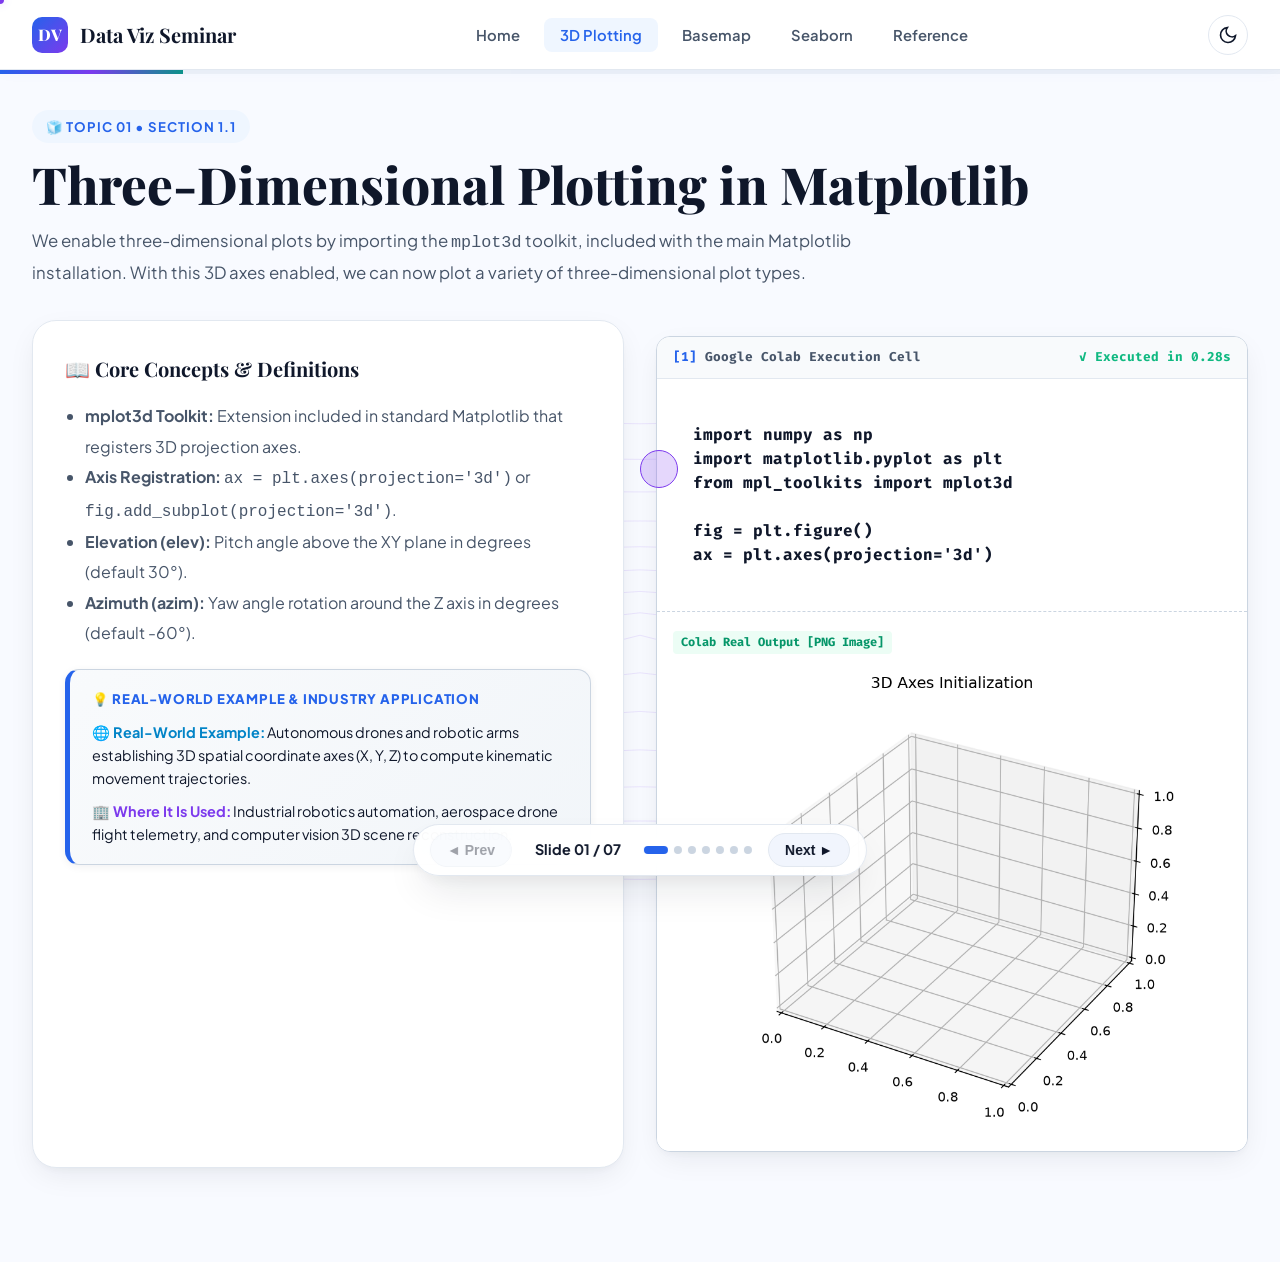
==== 3d-plotting.html @ 28c1ccb3 "Deploy Data Visualization Seminar interactive deck, videos, PPT, and QR codes" ====
<!DOCTYPE html>
<html lang="en" data-theme="light">
<head>
  <meta charset="UTF-8">
  <meta name="viewport" content="width=device-width, initial-scale=1.0">
  <title>Topic 1: 3D Plotting in Matplotlib | Seminar Presentation</title>
  <link rel="preconnect" href="https://fonts.googleapis.com">
  <link href="https://fonts.googleapis.com/css2?family=Inter:wght@400;500;600;700;800&family=Fira+Code:wght@400;500&display=swap" rel="stylesheet">
  <link rel="stylesheet" href="styles.css">
  <script src="assets/js/plotly-2.27.0.min.js"></script>
  <script src="assets/js/d3.v7.min.js"></script>
  <script src="assets/js/prism.min.js"></script>
  <link rel="stylesheet" href="assets/css/prism-tomorrow.min.css">
</head>
<body>

  <canvas id="bgCanvas"></canvas>

  <nav class="navbar">
    <a href="index.html" class="nav-brand">
      <div class="nav-logo-badge">DV</div>
      <span>Data Viz Seminar</span>
    </a>
    <ul class="nav-links">
      <li><a href="index.html" class="nav-link">Home</a></li>
      <li><a href="3d-plotting.html" class="nav-link active">3D Plotting</a></li>
      <li><a href="basemap.html" class="nav-link">Basemap</a></li>
      <li><a href="seaborn.html" class="nav-link">Seaborn</a></li>
      <li><a href="reference.html" class="nav-link">Reference</a></li>
    </ul>
    <div class="nav-actions">
      <button class="btn-icon" id="themeToggleBtn" aria-label="Toggle Theme">
        <svg width="20" height="20" fill="none" stroke="currentColor" stroke-width="2" viewBox="0 0 24 24"><path d="M21 12.79A9 9 0 1111.21 3 7 7 0 0021 12.79z"/></svg>
      </button>
    </div>
  </nav>

  <div class="top-progress-bar">
    <div class="top-progress-fill"></div>
  </div>

  <main class="presentation-container">

    <!-- ============================================================
         SLIDE 1: 3D Axes Setup & Introduction
         ============================================================ -->
    <section class="slide-section active" id="slide-1">
      <div class="slide-badge">🧊 Topic 01 • Section 1.1</div>
      <h1 class="slide-title">Three-Dimensional Plotting in Matplotlib</h1>
      <p class="slide-subtitle">
        We enable three-dimensional plots by importing the <code>mplot3d</code> toolkit, included with the main Matplotlib installation. With this 3D axes enabled, we can now plot a variety of three-dimensional plot types.
      </p>

      <div class="card-grid-2col">
        <div class="interactive-card">
          <h3 class="card-title">📖 Core Concepts & Definitions</h3>
          <ul style="margin-left: 1.25rem; margin-top: 1rem; color: var(--text-muted); line-height: 1.9;">
            <li><strong>mplot3d Toolkit:</strong> Extension included in standard Matplotlib that registers 3D projection axes.</li>
            <li><strong>Axis Registration:</strong> <code>ax = plt.axes(projection='3d')</code> or <code>fig.add_subplot(projection='3d')</code>.</li>
            <li><strong>Elevation (elev):</strong> Pitch angle above the XY plane in degrees (default 30°).</li>
            <li><strong>Azimuth (azim):</strong> Yaw angle rotation around the Z axis in degrees (default -60°).</li>
          </ul>

          <!-- Real-World Example Box -->
          <div class="topic-realworld-box">
            <div class="realworld-box-header">
              <span>💡 Real-World Example & Industry Application</span>
            </div>
            <div class="realworld-box-content">
              <div class="realworld-item example">
                <strong>🌐 Real-World Example:</strong> Autonomous drones and robotic arms establishing 3D spatial coordinate axes (X, Y, Z) to compute kinematic movement trajectories.
              </div>
              <div class="realworld-item usage">
                <strong>🏢 Where It Is Used:</strong> Industrial robotics automation, aerospace drone flight telemetry, and computer vision 3D scene reconstruction.
              </div>
            </div>
          </div>
        </div>

        <div class="colab-execution-cell">
          <div class="colab-cell-header">
            <span><strong class="colab-execution-prompt">[1]</strong> Google Colab Execution Cell</span>
            <span style="color:#10b981;">✓ Executed in 0.28s</span>
          </div>
          <div class="code-content">
            <pre><code class="language-python">import numpy as np
import matplotlib.pyplot as plt
from mpl_toolkits import mplot3d

fig = plt.figure()
ax = plt.axes(projection='3d')</code></pre>
          </div>
          <div class="colab-cell-output">
            <span class="colab-output-badge">Colab Real Output [PNG Image]</span>
            <img src="assets/images/3d_axes.png" alt="3D Axes Output" style="width:100%; border-radius:var(--radius-sm);" />
          </div>
        </div>
      </div>
    </section>

    <!-- ============================================================
         SLIDE 2: Three-Dimensional Points and Lines (Helix)
         ============================================================ -->
    <section class="slide-section" id="slide-2">
      <div class="slide-badge">🧊 Topic 01 • Section 1.2</div>
      <h2 class="slide-title">Three-Dimensional Points and Lines</h2>
      <p class="slide-subtitle">
        The most basic three-dimensional plot is a line or scatter plot created from sets of <strong>(x, y, z) triples</strong>. In analogy with the more common two-dimensional plots, we can create these using the <code>ax.plot3D</code> and <code>ax.scatter3D</code> functions.
      </p>

      <div class="card-grid-2col">
        <div class="interactive-card">
          <div class="card-header" style="display: flex; justify-content: space-between; align-items: center; flex-wrap: wrap; gap: 8px;">
            <div>
              <h3 class="card-title">🖱️ Live Rotatable 3D Helix</h3>
              <span style="font-size:0.8rem; color:var(--text-muted);">Interactive Plotly — Drag to rotate</span>
            </div>
            <!-- Zoom In, Zoom Out, Reset Action Toolbar -->
            <div class="chart-3d-toolbar">
              <button class="btn-chart-ctrl btn-zoom-in" data-chart="helix3dChart" title="Zoom In">
                <svg width="13" height="13" viewBox="0 0 24 24" fill="none" stroke="currentColor" stroke-width="2.5"><circle cx="11" cy="11" r="8"/><line x1="21" y1="21" x2="16.65" y2="16.65"/><line x1="11" y1="8" x2="11" y2="14"/><line x1="8" y1="11" x2="14" y2="11"/></svg>
                <span>Zoom In</span>
              </button>
              <button class="btn-chart-ctrl btn-zoom-out" data-chart="helix3dChart" title="Zoom Out">
                <svg width="13" height="13" viewBox="0 0 24 24" fill="none" stroke="currentColor" stroke-width="2.5"><circle cx="11" cy="11" r="8"/><line x1="21" y1="21" x2="16.65" y2="16.65"/><line x1="8" y1="11" x2="14" y2="11"/></svg>
                <span>Zoom Out</span>
              </button>
              <button class="btn-chart-ctrl btn-reset-view" data-chart="helix3dChart" title="Reset View">
                <svg width="13" height="13" viewBox="0 0 24 24" fill="none" stroke="currentColor" stroke-width="2.5"><path d="M3 12a9 9 0 1 0 9-9 9.75 9.75 0 0 0-6.74 2.74L3 8"/><polyline points="3 3 3 8 8 8"/></svg>
                <span>Reset</span>
              </button>
            </div>
          </div>
          <div class="chart-box" id="helix3dChart" style="min-height:380px;"></div>
          <p style="color:var(--text-muted); font-size:0.85rem; margin-top:0.5rem;">
            💡 <em>Notice that by default, the scatter points have their transparency adjusted to give a sense of depth on the page.</em>
          </p>

          <!-- Real-World Example Box -->
          <div class="topic-realworld-box">
            <div class="realworld-box-header">
              <span>💡 Real-World Example & Industry Application</span>
            </div>
            <div class="realworld-box-content">
              <div class="realworld-item example">
                <strong>🌐 Real-World Example:</strong> Visualizing the double-helix structure of DNA polymers and tracking spiral trajectories of charged subatomic particles inside synchrotron particle accelerators.
              </div>
              <div class="realworld-item usage">
                <strong>🏢 Where It Is Used:</strong> Structural biophysics & bioinformatics laboratories, pharmaceutical molecular design, and high-energy physics research (CERN).
              </div>
            </div>
          </div>
        </div>

        <div class="colab-execution-cell">
          <div class="colab-cell-header">
            <span><strong class="colab-execution-prompt">[2]</strong> Colab Cell • 3D Line & Scatter</span>
            <span style="color:#10b981;">✓ Executed in 0.32s</span>
          </div>
          <div class="code-content">
            <pre><code class="language-python">ax = plt.axes(projection='3d')
# Data for a three-dimensional line
zline = np.linspace(0, 15, 1000)
xline = np.sin(zline)
yline = np.cos(zline)
ax.plot3D(xline, yline, zline, 'gray')

# Data for three-dimensional scattered points
zdata = 15 * np.random.random(100)
xdata = np.sin(zdata) + 0.1 * np.random.randn(100)
ydata = np.cos(zdata) + 0.1 * np.random.randn(100)
ax.scatter3D(xdata, ydata, zdata,
             c=zdata, cmap='Greens')
plt.show()</code></pre>
          </div>
          <div class="colab-cell-output">
            <span class="colab-output-badge">Colab Real Output [PNG Image]</span>
            <img src="assets/images/3d_helix.png" alt="3D Helix Output" style="width:100%; border-radius:var(--radius-sm);" />
          </div>
        </div>
      </div>
    </section>

    <!-- ============================================================
         SLIDE 3: 3D Scatter — Iris Dataset
         ============================================================ -->
    <section class="slide-section" id="slide-3">
      <div class="slide-badge">🧊 Topic 01 • Section 1.3</div>
      <h2 class="slide-title">3D Scatter Plot — Iris Dataset</h2>
      <p class="slide-subtitle">
        Using <code>ax.scatter3D()</code> to visualize the <strong>Iris dataset</strong> (150 samples × 4 features) in 3D space, coloring by species to reveal class separation in petal and sepal dimensions.
      </p>

      <div class="card-grid-2col">
        <div class="colab-execution-cell">
          <div class="colab-cell-header">
            <span><strong class="colab-execution-prompt">[3]</strong> Colab Cell • Iris 3D Scatter</span>
            <span style="color:#10b981;">✓ Executed in 0.38s</span>
          </div>
          <div class="code-content">
            <pre><code class="language-python">import seaborn as sns
iris = sns.load_dataset("iris")

fig = plt.figure(figsize=(8, 6))
ax = plt.axes(projection='3d')

for species, group in iris.groupby('species'):
    ax.scatter3D(group['sepal_length'],
                 group['sepal_width'],
                 group['petal_length'],
                 label=species)

ax.set_xlabel("Sepal Length")
ax.set_ylabel("Sepal Width")
ax.set_zlabel("Petal Length")
ax.legend()
plt.show()</code></pre>
          </div>
          <div class="colab-cell-output">
            <span class="colab-output-badge">Colab Real Output [PNG Image]</span>
            <img src="assets/images/3d_iris.png" alt="3D Iris Scatter Output" style="width:100%; border-radius:var(--radius-sm);" />
          </div>
        </div>

        <div class="interactive-card">
          <h3 class="card-title">📖 3D Scatter — Key Points</h3>
          <ul style="margin-left:1.25rem; margin-top:1rem; color:var(--text-muted); line-height:1.9;">
            <li><strong>ax.scatter3D():</strong> Plots discrete 3D data points with customizable color, size, and markers.</li>
            <li><strong>Iris Dataset:</strong> 150 samples × 4 numeric features + 1 species label (Fisher, 1936).</li>
            <li><strong>Grouping:</strong> <code>groupby('species')</code> iterates over each class for color-coded scatter.</li>
            <li><strong>Key Finding:</strong> <em>Setosa</em> is linearly separable; <em>Versicolor</em> and <em>Virginica</em> overlap in some dimensions.</li>
            <li><strong>Depth Cue:</strong> Points further from the camera have lower opacity automatically.</li>
          </ul>

          <!-- Real-World Example Box -->
          <div class="topic-realworld-box">
            <div class="realworld-box-header">
              <span>💡 Real-World Example & Industry Application</span>
            </div>
            <div class="realworld-box-content">
              <div class="realworld-item example">
                <strong>🌐 Real-World Example:</strong> Multi-biomarker patient profiling (blood pressure, fasting glucose, and cholesterol) to separate high-risk cardiovascular patients from healthy controls.
              </div>
              <div class="realworld-item usage">
                <strong>🏢 Where It Is Used:</strong> Clinical diagnostics in healthcare, oncology tumor profiling, and machine learning multi-feature clustering pipelines.
              </div>
            </div>
          </div>
        </div>
      </div>
    </section>

    <!-- ============================================================
         SLIDE 4: Three-Dimensional Contour Plots (Interactive Slider)
         ============================================================ -->
    <section class="slide-section" id="slide-4">
      <div class="slide-badge">🧊 Topic 01 • Section 1.4</div>
      <h2 class="slide-title">Three-Dimensional Contour Plots</h2>
      <p class="slide-subtitle">
        <code>mplot3d</code> contains tools to create three-dimensional relief plots. Like two-dimensional <code>ax.contour</code> plots, <code>ax.contour3D</code> requires all the input data to be in the form of <strong>two-dimensional regular grids</strong>, with the Z data evaluated at each point.
      </p>

      <div class="card-grid-2col">
        <div class="interactive-card">
          <div class="card-header" style="display: flex; justify-content: space-between; align-items: center; flex-wrap: wrap; gap: 8px;">
            <div>
              <h3 class="card-title">🖱️ Interactive 3D Contour Surface</h3>
              <span style="font-size:0.8rem; color:var(--text-muted);">Drag to rotate</span>
            </div>
            <!-- Zoom In, Zoom Out, Reset Action Toolbar -->
            <div class="chart-3d-toolbar">
              <button class="btn-chart-ctrl btn-zoom-in" data-chart="contour3dChart" title="Zoom In">
                <svg width="13" height="13" viewBox="0 0 24 24" fill="none" stroke="currentColor" stroke-width="2.5"><circle cx="11" cy="11" r="8"/><line x1="21" y1="21" x2="16.65" y2="16.65"/><line x1="11" y1="8" x2="11" y2="14"/><line x1="8" y1="11" x2="14" y2="11"/></svg>
                <span>Zoom In</span>
              </button>
              <button class="btn-chart-ctrl btn-zoom-out" data-chart="contour3dChart" title="Zoom Out">
                <svg width="13" height="13" viewBox="0 0 24 24" fill="none" stroke="currentColor" stroke-width="2.5"><circle cx="11" cy="11" r="8"/><line x1="21" y1="21" x2="16.65" y2="16.65"/><line x1="8" y1="11" x2="14" y2="11"/></svg>
                <span>Zoom Out</span>
              </button>
              <button class="btn-chart-ctrl btn-reset-view" data-chart="contour3dChart" title="Reset View">
                <svg width="13" height="13" viewBox="0 0 24 24" fill="none" stroke="currentColor" stroke-width="2.5"><path d="M3 12a9 9 0 1 0 9-9 9.75 9.75 0 0 0-6.74 2.74L3 8"/><polyline points="3 3 3 8 8 8"/></svg>
                <span>Reset</span>
              </button>
            </div>
          </div>
          <div class="controls-panel">
            <div class="control-group">
              <label class="control-label">Contour Levels: <span id="contourLevelVal">50</span></label>
              <input type="range" class="control-slider" id="contourLevelSlider" min="5" max="100" step="5" value="50" />
            </div>
          </div>
          <div class="chart-box" id="contour3dChart" style="min-height:380px;"></div>

          <!-- Real-World Example Box -->
          <div class="topic-realworld-box">
            <div class="realworld-box-header">
              <span>💡 Real-World Example & Industry Application</span>
            </div>
            <div class="realworld-box-content">
              <div class="realworld-item example">
                <strong>🌐 Real-World Example:</strong> Mapping atmospheric isobaric pressure ridges for hurricane intensity forecasting and seismic acoustic depth reflection gradients.
              </div>
              <div class="realworld-item usage">
                <strong>🏢 Where It Is Used:</strong> Meteorology centers (cyclone path predictions), geophysics subsurface exploration, and audio acoustic engineering.
              </div>
            </div>
          </div>
        </div>

        <div class="colab-execution-cell">
          <div class="colab-cell-header">
            <span><strong class="colab-execution-prompt">[4]</strong> Colab Cell • ax.contour3D</span>
            <span style="color:#10b981;">✓ Executed in 0.52s</span>
          </div>
          <div class="code-content">
            <pre><code class="language-python">def f(x, y):
    return np.sin(np.sqrt(x ** 2 + y ** 2))

x = np.linspace(-6, 6, 30)
y = np.linspace(-6, 6, 30)
X, Y = np.meshgrid(x, y)
Z = f(X, Y)

fig = plt.figure()
ax = plt.axes(projection='3d')
ax.contour3D(X, Y, Z, 50, cmap='binary')
ax.set_xlabel('x')
ax.set_ylabel('y')
ax.set_zlabel('z')
plt.show()</code></pre>
          </div>
          <div class="colab-cell-output">
            <span class="colab-output-badge">Colab Real Output [PNG Image]</span>
            <img src="assets/images/3d_contour.png" alt="3D Contour Output" style="width:100%; border-radius:var(--radius-sm);" />
          </div>
        </div>
      </div>
    </section>

    <!-- ============================================================
         SLIDE 5: View Init — Elevation & Azimuth (Interactive Sliders)
         ============================================================ -->
    <section class="slide-section" id="slide-5">
      <div class="slide-badge">🧊 Topic 01 • Section 1.5</div>
      <h2 class="slide-title">Viewing Angles — <code>ax.view_init()</code></h2>
      <p class="slide-subtitle">
        Sometimes the default viewing angle is not optimal, in which case we can use the <code>view_init</code> method to set the <strong>elevation</strong> and <strong>azimuthal</strong> angles. Use the sliders below to explore how camera angles change the 3D view.
      </p>

      <div class="card-grid-2col">
        <div class="interactive-card">
          <div class="card-header" style="display: flex; justify-content: space-between; align-items: center; flex-wrap: wrap; gap: 8px;">
            <div>
              <h3 class="card-title">🖱️ Camera Angle Explorer</h3>
              <span style="font-size:0.8rem; color:var(--text-muted);">Adjust sliders to change view</span>
            </div>
            <!-- Zoom In, Zoom Out, Reset Action Toolbar -->
            <div class="chart-3d-toolbar">
              <button class="btn-chart-ctrl btn-zoom-in" data-chart="viewInitChart" title="Zoom In">
                <svg width="13" height="13" viewBox="0 0 24 24" fill="none" stroke="currentColor" stroke-width="2.5"><circle cx="11" cy="11" r="8"/><line x1="21" y1="21" x2="16.65" y2="16.65"/><line x1="11" y1="8" x2="11" y2="14"/><line x1="8" y1="11" x2="14" y2="11"/></svg>
                <span>Zoom In</span>
              </button>
              <button class="btn-chart-ctrl btn-zoom-out" data-chart="viewInitChart" title="Zoom Out">
                <svg width="13" height="13" viewBox="0 0 24 24" fill="none" stroke="currentColor" stroke-width="2.5"><circle cx="11" cy="11" r="8"/><line x1="21" y1="21" x2="16.65" y2="16.65"/><line x1="8" y1="11" x2="14" y2="11"/></svg>
                <span>Zoom Out</span>
              </button>
              <button class="btn-chart-ctrl btn-reset-view" data-chart="viewInitChart" title="Reset View">
                <svg width="13" height="13" viewBox="0 0 24 24" fill="none" stroke="currentColor" stroke-width="2.5"><path d="M3 12a9 9 0 1 0 9-9 9.75 9.75 0 0 0-6.74 2.74L3 8"/><polyline points="3 3 3 8 8 8"/></svg>
                <span>Reset</span>
              </button>
            </div>
          </div>
          <div class="controls-panel">
            <div class="control-group">
              <label class="control-label">Elevation (elev): <span id="elevVal">60</span>°</label>
              <input type="range" class="control-slider" id="elevSlider" min="0" max="90" step="5" value="60" />
            </div>
            <div class="control-group">
              <label class="control-label">Azimuth (azim): <span id="azimVal">35</span>°</label>
              <input type="range" class="control-slider" id="azimSlider" min="-180" max="180" step="5" value="35" />
            </div>
          </div>
          <div class="chart-box" id="viewInitChart" style="min-height:380px;"></div>
          <p style="color:var(--text-muted); font-size:0.85rem; margin-top:0.5rem;">
            <code id="viewInitCodeSnippet">ax.view_init(<span class="token-highlight">elev=60, azim=35</span>)</code>
          </p>
        </div>

        <div>
          <div class="colab-execution-cell">
            <div class="colab-cell-header">
              <span><strong class="colab-execution-prompt">[5]</strong> Colab Cell • ax.view_init</span>
              <span style="color:#10b981;">✓ Executed in 0.31s</span>
            </div>
            <div class="code-content">
              <pre><code class="language-python">ax.view_init(60, 35)
fig</code></pre>
            </div>
            <div class="colab-cell-output">
              <span class="colab-output-badge">Colab Real Output [PNG Image]</span>
              <img src="assets/images/3d_view_init.png" alt="3D View Init Output" style="width:100%; border-radius:var(--radius-sm);" />
            </div>
          </div>

          <div class="interactive-card" style="margin-top:1rem;">
            <h3 class="card-title">📖 view_init Parameters</h3>
            <ul style="margin-left:1.25rem; margin-top:0.75rem; color:var(--text-muted); line-height:1.9;">
              <li><strong>elev:</strong> Elevation in degrees — rotates the camera up/down (0° = side view, 90° = top-down).</li>
              <li><strong>azim:</strong> Azimuthal angle — rotates the camera around the Z axis.</li>
            </ul>

            <!-- Real-World Example Box -->
            <div class="topic-realworld-box">
              <div class="realworld-box-header">
                <span>💡 Real-World Example & Industry Application</span>
              </div>
              <div class="realworld-box-content">
                <div class="realworld-item example">
                  <strong>🌐 Real-World Example:</strong> Multi-angle medical CT / MRI scan inspection to analyze complex bone fractures and vascular stents from optimal surgical angles.
                </div>
                <div class="realworld-item usage">
                  <strong>🏢 Where It Is Used:</strong> Medical diagnostic workstations, CAD aerodynamic wind-tunnel visualization, and flight simulator camera positioning.
                </div>
              </div>
            </div>
          </div>
        </div>
      </div>
    </section>

    <!-- ============================================================
         SLIDE 6: Wireframes and Surface Plots (Interactive Dropdowns)
         ============================================================ -->
    <section class="slide-section" id="slide-6">
      <div class="slide-badge">🧊 Topic 01 • Section 1.6</div>
      <h2 class="slide-title">Wireframes and Surface Plots</h2>
      <p class="slide-subtitle">
        Two other types of three-dimensional plots that work on gridded data are <strong>wireframes</strong> and <strong>surface plots</strong>. These take a grid of values and project it onto the specified three-dimensional surface, and can make the resulting three-dimensional forms quite easy to visualize. A surface plot is like a wireframe plot, but each face of the wireframe is a <em>filled polygon</em>.
      </p>

      <div class="card-grid-2col">
        <div class="interactive-card">
          <div class="card-header" style="display: flex; justify-content: space-between; align-items: center; flex-wrap: wrap; gap: 8px;">
            <div>
              <h3 class="card-title">🖱️ Interactive Wireframe vs Surface</h3>
              <span style="font-size:0.8rem; color:var(--text-muted);">Change render mode & colormap</span>
            </div>
            <!-- Zoom In, Zoom Out, Reset Action Toolbar -->
            <div class="chart-3d-toolbar">
              <button class="btn-chart-ctrl btn-zoom-in" data-chart="wireframeSurfaceChart" title="Zoom In">
                <svg width="13" height="13" viewBox="0 0 24 24" fill="none" stroke="currentColor" stroke-width="2.5"><circle cx="11" cy="11" r="8"/><line x1="21" y1="21" x2="16.65" y2="16.65"/><line x1="11" y1="8" x2="11" y2="14"/><line x1="8" y1="11" x2="14" y2="11"/></svg>
                <span>Zoom In</span>
              </button>
              <button class="btn-chart-ctrl btn-zoom-out" data-chart="wireframeSurfaceChart" title="Zoom Out">
                <svg width="13" height="13" viewBox="0 0 24 24" fill="none" stroke="currentColor" stroke-width="2.5"><circle cx="11" cy="11" r="8"/><line x1="21" y1="21" x2="16.65" y2="16.65"/><line x1="8" y1="11" x2="14" y2="11"/></svg>
                <span>Zoom Out</span>
              </button>
              <button class="btn-chart-ctrl btn-reset-view" data-chart="wireframeSurfaceChart" title="Reset View">
                <svg width="13" height="13" viewBox="0 0 24 24" fill="none" stroke="currentColor" stroke-width="2.5"><path d="M3 12a9 9 0 1 0 9-9 9.75 9.75 0 0 0-6.74 2.74L3 8"/><polyline points="3 3 3 8 8 8"/></svg>
                <span>Reset</span>
              </button>
            </div>
          </div>
          <div class="controls-panel">
            <div class="control-group">
              <label class="control-label">Render Mode:</label>
              <select class="control-select" id="renderModeSelect">
                <option value="both">Both (Wireframe + Surface)</option>
                <option value="surface">Surface Only</option>
                <option value="wireframe">Wireframe Only</option>
              </select>
            </div>
            <div class="control-group">
              <label class="control-label">Colormap:</label>
              <select class="control-select" id="colormapSelect">
                <option value="Viridis">Viridis</option>
                <option value="Portland">Portland</option>
                <option value="Bluered">Blue-Red</option>
                <option value="Earth">Earth</option>
                <option value="Electric">Electric</option>
                <option value="Hot">Hot</option>
              </select>
            </div>
          </div>
          <div class="chart-box" id="wireframeSurfaceChart" style="min-height:380px;"></div>

          <!-- Real-World Example Box -->
          <div class="topic-realworld-box">
            <div class="realworld-box-header">
              <span>💡 Real-World Example & Industry Application</span>
            </div>
            <div class="realworld-box-content">
              <div class="realworld-item example">
                <strong>🌐 Real-World Example:</strong> Modeling aerodynamic lift & drag pressure distributions over airplane wings and structural mechanical stress loads across bridge surfaces.
              </div>
              <div class="realworld-item usage">
                <strong>🏢 Where It Is Used:</strong> Aerospace engineering, Finite Element Analysis (FEA), and architectural tensile membrane roof design.
              </div>
            </div>
          </div>
        </div>

        <div>
          <div class="colab-execution-cell">
            <div class="colab-cell-header">
              <span><strong class="colab-execution-prompt">[6]</strong> Colab Cell • Wireframe</span>
              <span style="color:#10b981;">✓ Executed in 0.45s</span>
            </div>
            <div class="code-content">
              <pre><code class="language-python">fig = plt.figure()
ax = plt.axes(projection='3d')
ax.plot_wireframe(X, Y, Z, color='black')
ax.set_title('wireframe')
plt.show()</code></pre>
            </div>
          </div>

          <div class="colab-execution-cell" style="margin-top:1rem;">
            <div class="colab-cell-header">
              <span><strong class="colab-execution-prompt">[7]</strong> Colab Cell • Surface</span>
              <span style="color:#10b981;">✓ Executed in 0.61s</span>
            </div>
            <div class="code-content">
              <pre><code class="language-python">ax = plt.axes(projection='3d')
ax.plot_surface(X, Y, Z, rstride=1, cstride=1,
                cmap='viridis', edgecolor='none')
ax.set_title('surface')
plt.show()</code></pre>
            </div>
            <div class="colab-cell-output">
              <span class="colab-output-badge">Colab Real Output [PNG Image]</span>
              <img src="assets/images/3d_wireframe_surface.png" alt="Wireframe & Surface Output" style="width:100%; border-radius:var(--radius-sm);" />
            </div>
          </div>
        </div>
      </div>
    </section>

    <!-- ============================================================
         SLIDE 7: Surface Triangulations
         ============================================================ -->
    <section class="slide-section" id="slide-7">
      <div class="slide-badge">🧊 Topic 01 • Section 1.7</div>
      <h2 class="slide-title">Surface Triangulations</h2>
      <p class="slide-subtitle">
        For some applications, the evenly sampled grids required by the preceding routines are overly restrictive and inconvenient. In these situations, the <strong>triangulation-based plots</strong> can be very useful. <code>ax.plot_trisurf()</code> builds a surface from irregular (non-gridded) point clouds using Delaunay triangulation.
      </p>

      <div class="card-grid-2col">
        <!-- Interactive 3D Surface Triangulation with Colormap Switcher & Zoom/Reset Controls -->
        <div class="interactive-card">
          <div class="card-header" style="display: flex; justify-content: space-between; align-items: center; flex-wrap: wrap; gap: 8px;">
            <div>
              <h3 class="card-title">🖱️ Live 3D Surface Triangulation</h3>
              <span style="font-size:0.8rem; color:var(--text-muted);">Plotly Mesh3D Delaunay • Drag to rotate</span>
            </div>
            <!-- Action Toolbar: Zoom In, Zoom Out, Reset -->
            <div class="chart-3d-toolbar">
              <button class="btn-chart-ctrl btn-zoom-in" data-chart="triangulation3dChart" title="Zoom In">
                <svg width="13" height="13" viewBox="0 0 24 24" fill="none" stroke="currentColor" stroke-width="2.5"><circle cx="11" cy="11" r="8"/><line x1="21" y1="21" x2="16.65" y2="16.65"/><line x1="11" y1="8" x2="11" y2="14"/><line x1="8" y1="11" x2="14" y2="11"/></svg>
                <span>Zoom In</span>
              </button>
              <button class="btn-chart-ctrl btn-zoom-out" data-chart="triangulation3dChart" title="Zoom Out">
                <svg width="13" height="13" viewBox="0 0 24 24" fill="none" stroke="currentColor" stroke-width="2.5"><circle cx="11" cy="11" r="8"/><line x1="21" y1="21" x2="16.65" y2="16.65"/><line x1="8" y1="11" x2="14" y2="11"/></svg>
                <span>Zoom Out</span>
              </button>
              <button class="btn-chart-ctrl btn-reset-view" data-chart="triangulation3dChart" title="Reset View">
                <svg width="13" height="13" viewBox="0 0 24 24" fill="none" stroke="currentColor" stroke-width="2.5"><path d="M3 12a9 9 0 1 0 9-9 9.75 9.75 0 0 0-6.74 2.74L3 8"/><polyline points="3 3 3 8 8 8"/></svg>
                <span>Reset</span>
              </button>
            </div>
          </div>

          <!-- Colormap Switcher Buttons as requested in Audio 2 -->
          <div class="controls-panel" style="padding: 10px 14px; margin-bottom: 12px;">
            <div style="display:flex; flex-direction:column; gap:6px; width:100%;">
              <div style="display:flex; justify-content:space-between; align-items:center;">
                <span style="font-size:0.8rem; font-weight:700; color:var(--text-muted); text-transform:uppercase; letter-spacing:0.5px;">
                  🎨 Surface Colormap (Choose Color):
                </span>
                <span id="activeTrisurfColormap" style="font-size:0.8rem; font-weight:800; color:var(--accent-primary);">Viridis</span>
              </div>
              <div class="colormap-btn-group" id="trisurfColormapBtns">
                <button class="colormap-pill active" data-cmap="Viridis">Viridis</button>
                <button class="colormap-pill" data-cmap="Plasma">Plasma</button>
                <button class="colormap-pill" data-cmap="Turbo">Turbo</button>
                <button class="colormap-pill" data-cmap="Coolwarm">Coolwarm</button>
                <button class="colormap-pill" data-cmap="Spectral">Spectral</button>
                <button class="colormap-pill" data-cmap="Electric">Electric</button>
                <button class="colormap-pill" data-cmap="Rainbow">Rainbow</button>
              </div>
            </div>
          </div>

          <div class="chart-box" id="triangulation3dChart" style="min-height:380px;"></div>

          <!-- Real-World Example Box -->
          <div class="topic-realworld-box">
            <div class="realworld-box-header">
              <span>💡 Real-World Example & Industry Application</span>
            </div>
            <div class="realworld-box-content">
              <div class="realworld-item example">
                <strong>🌐 Real-World Example:</strong> Airborne LiDAR drone sensor scans creating seamless 3D elevation meshes of jagged mountain terrain from unstructured point clouds.
              </div>
              <div class="realworld-item usage">
                <strong>🏢 Where It Is Used:</strong> Geographic Information Systems (GIS), mining quarry volume estimation, civil engineering cut-and-fill surveying, and autonomous vehicle LiDAR obstacle mapping.
              </div>
            </div>
          </div>
        </div>

        <div>
          <div class="colab-execution-cell">
            <div class="colab-cell-header">
              <span><strong class="colab-execution-prompt">[8]</strong> Colab Cell • Surface Triangulation</span>
              <span style="color:#10b981;">✓ Executed in 0.72s</span>
            </div>
            <div class="code-content">
              <pre><code class="language-python">theta = 2 * np.pi * np.random.random(1000)
r = 6 * np.random.random(1000)
x = np.ravel(r * np.sin(theta))
y = np.ravel(r * np.cos(theta))
z = f(x, y)

ax = plt.axes(projection='3d')
ax.scatter(x, y, z, c=z, cmap='viridis',
           linewidth=0.5)</code></pre>
            </div>
            <div class="colab-cell-output">
              <span class="colab-output-badge">Colab Real Output [PNG Image]</span>
              <img src="assets/images/3d_triangulation.png" alt="Surface Triangulation Output" style="width:100%; border-radius:var(--radius-sm);" />
            </div>
          </div>

          <div class="interactive-card" style="margin-top:1rem;">
            <h3 class="card-title">📖 Triangulation — Key Concepts</h3>
            <ul style="margin-left:1.25rem; margin-top:1rem; color:var(--text-muted); line-height:1.9;">
              <li><strong>Problem:</strong> Regular grids (<code>meshgrid</code>) can't represent all surfaces — irregular point clouds need a different approach.</li>
              <li><strong>Delaunay Triangulation:</strong> Algorithm that connects irregular points into non-overlapping triangles, maximizing the minimum angle.</li>
              <li><strong>ax.plot_trisurf():</strong> Takes raw (x, y, z) arrays and auto-triangulates them into a surface mesh.</li>
              <li><strong>Random Sampling:</strong> In this example, 1000 random polar-coordinate points are scattered across the sinusoidal function <code>f(x,y) = sin(√(x²+y²))</code>.</li>
            </ul>
          </div>
        </div>
      </div>

      <div class="slide-footer-nav" style="margin-top: 2rem;">
        <a href="index.html" class="footer-nav-card">◄ Home</a>
        <a href="basemap.html" class="footer-nav-card" style="background: var(--accent-primary); color: white; border-color: var(--accent-primary);">Topic 2: Basemap ➔</a>
      </div>
    </section>

  </main>

  <!-- Floating Presentation Dock -->
  <div class="slide-controls-dock">
    <button class="slide-btn slide-btn-prev">◄ Prev</button>
    <div class="slide-indicator">Slide 01 / 07</div>
    <div class="slide-dots"></div>
    <button class="slide-btn slide-btn-next">Next ►</button>
  </div>

  <!-- Command Palette Modal -->
  <div class="cmd-palette-backdrop" id="cmdPaletteBackdrop">
    <div class="cmd-palette-modal">
      <div class="cmd-input-box">
        <svg width="20" height="20" fill="none" stroke="currentColor" stroke-width="2" viewBox="0 0 24 24"><circle cx="11" cy="11" r="8"/><path d="M21 21l-4.35-4.35"/></svg>
        <input type="text" id="cmdInput" placeholder="Search slides, topics, datasets..." />
      </div>
      <ul class="cmd-results-list" id="cmdResultsList"></ul>
    </div>
  </div>

  <script src="script.js"></script>
</body>
</html>
---- styles.css ----
/* ==========================================================================
   INTERACTIVE DATA VISUALIZATION SEMINAR - SLIDE PRESENTATION DESIGN SYSTEM
   ========================================================================== */

@import url('https://fonts.googleapis.com/css2?family=Fira+Code:wght@400;500;600&family=Playfair+Display:ital,wght@0,500;0,700;0,800;1,600&family=Plus+Jakarta+Sans:wght@300;400;500;600;700;800&display=swap');

:root {
  /* Color Palette - White / Light Porcelain Base */
  --bg-primary: #f8faff;
  --bg-secondary: #f1f5fd;
  --bg-tertiary: #e8eef8;
  --bg-card: #ffffff;
  --bg-card-hover: #ffffff;
  --bg-code: #f6f8fc;         /* WHITE-BASED code blocks */
  --bg-code-header: #eef2fa;  /* lighter header for code */

  --text-main: #0f172a;
  --text-muted: #475569;
  --text-light: #64748b;
  --text-inverse: #ffffff;
  --text-code: #1e293b;       /* dark text on light code bg */

  --border-light: #e2e8f0;
  --border-subtle: #cbd5e1;
  --border-code: #dde3f0;
  --border-focus: #3b82f6;

  /* Brand & Topic Accents */
  --accent-primary: #2563eb;
  --accent-primary-light: #eff6ff;
  --accent-secondary: #7c3aed;
  --accent-teal: #0d9488;
  --accent-amber: #d97706;
  --accent-rose: #e11d48;

  --cursor-color: #2563eb;
  --cursor-glow: rgba(37, 99, 235, 0.25);

  /* Layout & Shadows */
  --shadow-sm: 0 2px 8px rgba(15, 23, 42, 0.06);
  --shadow-md: 0 10px 30px -5px rgba(15, 23, 42, 0.08), 0 4px 10px -2px rgba(15, 23, 42, 0.04);
  --shadow-lg: 0 20px 40px -10px rgba(15, 23, 42, 0.12), 0 10px 15px -5px rgba(15, 23, 42, 0.05);
  --shadow-hero: 0 32px 64px -16px rgba(37, 99, 235, 0.2);

  --radius-sm: 8px;
  --radius-md: 14px;
  --radius-lg: 24px;
  --radius-xl: 32px;
  --radius-full: 9999px;

  --font-heading: 'Playfair Display', Georgia, serif;
  --font-body: 'Plus Jakarta Sans', -apple-system, BlinkMacSystemFont, sans-serif;
  --font-code: 'Fira Code', monospace;

  /* Gradient tokens */
  --grad-blue: linear-gradient(135deg, #2563eb 0%, #7c3aed 100%);
  --grad-teal: linear-gradient(135deg, #0d9488 0%, #2563eb 100%);
  --grad-rose: linear-gradient(135deg, #e11d48 0%, #d97706 100%);
  --grad-surface: linear-gradient(160deg, #f8faff 0%, #eff6ff 100%);
}

[data-theme="dark"] {
  --bg-primary: #0b0f19;
  --bg-secondary: #111827;
  --bg-tertiary: #1f2937;
  --bg-card: #151d30;
  --bg-card-hover: #1e293b;
  --bg-code: #1a2236;
  --bg-code-header: #111827;
  --text-code: #e2e8f0;
  --border-code: #334155;

  --text-main: #f8fafc;
  --text-muted: #94a3b8;
  --text-light: #64748b;

  --border-light: #1e293b;
  --border-subtle: #334155;
}

/* Reset & Base */
*, *::before, *::after {
  box-sizing: border-box;
  margin: 0;
  padding: 0;
}

html {
  font-size: 16px;
  scroll-behavior: smooth;
  height: 100%;
}

body {
  font-family: var(--font-body);
  background-color: var(--bg-primary);
  color: var(--text-main);
  line-height: 1.6;
  overflow-x: hidden;
  -webkit-font-smoothing: antialiased;
}

/* PAGE TRANSITION OVERLAY */
.page-transition-overlay {
  position: fixed;
  top: 0;
  left: 0;
  width: 100vw;
  height: 100vh;
  background: white;
  z-index: 10000;
  pointer-events: none;
  opacity: 0;
  transition: opacity 0.4s ease;
}
.page-transition-overlay.active {
  opacity: 1;
  pointer-events: all;
}

/* ============================================================
   HERO COVER SLIDE STYLES
   ============================================================ */
.hero-cover-slide {
  position: relative;
  min-height: calc(100vh - 70px);
  display: flex;
  flex-direction: column;
  justify-content: center;
  align-items: center;
  text-align: center;
  padding: 4rem 2rem 7rem;
  overflow: hidden;
}

/* Animated mesh gradient orbs behind hero */
.hero-orb {
  position: absolute;
  border-radius: 50%;
  filter: blur(80px);
  opacity: 0.22;
  animation: orbFloat 8s ease-in-out infinite;
  pointer-events: none;
}
.hero-orb.orb-1 {
  width: 500px; height: 500px;
  background: #2563eb;
  top: -120px; left: -120px;
  animation-delay: 0s;
}
.hero-orb.orb-2 {
  width: 420px; height: 420px;
  background: #7c3aed;
  top: 30%; right: -80px;
  animation-delay: 2.5s;
}
.hero-orb.orb-3 {
  width: 350px; height: 350px;
  background: #0d9488;
  bottom: -60px; left: 30%;
  animation-delay: 5s;
}
.hero-orb.orb-4 {
  width: 280px; height: 280px;
  background: #e11d48;
  bottom: 20%; left: -50px;
  animation-delay: 1.5s;
}
@keyframes orbFloat {
  0%, 100% { transform: translate(0, 0) scale(1); }
  33%       { transform: translate(30px, -25px) scale(1.05); }
  66%       { transform: translate(-20px, 20px) scale(0.95); }
}

.hero-eyebrow {
  display: inline-flex;
  align-items: center;
  gap: 8px;
  padding: 6px 18px;
  border-radius: var(--radius-full);
  background: rgba(37,99,235,0.1);
  border: 1px solid rgba(37,99,235,0.25);
  color: var(--accent-primary);
  font-size: 0.825rem;
  font-weight: 700;
  text-transform: uppercase;
  letter-spacing: 1.5px;
  margin-bottom: 1.5rem;
  animation: fadeUp 0.8s ease both;
}

.hero-main-title {
  font-family: var(--font-heading);
  font-size: clamp(2.8rem, 6vw, 5.2rem);
  font-weight: 800;
  line-height: 1.08;
  margin-bottom: 1.5rem;
  background: linear-gradient(135deg, #0f172a 0%, #2563eb 40%, #7c3aed 70%, #0d9488 100%);
  -webkit-background-clip: text;
  -webkit-text-fill-color: transparent;
  background-clip: text;
  animation: fadeUp 0.9s 0.1s ease both;
}

.hero-subtitle {
  font-size: 1.2rem;
  color: var(--text-muted);
  max-width: 660px;
  margin: 0 auto 2.5rem;
  line-height: 1.8;
  animation: fadeUp 1s 0.2s ease both;
}

.hero-meta-strip {
  display: flex;
  align-items: center;
  justify-content: center;
  flex-wrap: wrap;
  gap: 1.5rem;
  margin-bottom: 2.5rem;
  animation: fadeUp 1s 0.3s ease both;
}

.hero-meta-item {
  display: flex;
  align-items: center;
  gap: 8px;
  padding: 8px 18px;
  border-radius: var(--radius-full);
  border: 1px solid var(--border-light);
  background: white;
  font-size: 0.9rem;
  font-weight: 600;
  color: var(--text-muted);
  box-shadow: var(--shadow-sm);
}

.hero-topic-pills {
  display: flex;
  align-items: center;
  justify-content: center;
  flex-wrap: wrap;
  gap: 1rem;
  animation: fadeUp 1s 0.4s ease both;
}

.hero-pill {
  display: flex;
  align-items: center;
  gap: 8px;
  padding: 10px 22px;
  border-radius: var(--radius-md);
  font-weight: 700;
  font-size: 0.95rem;
  cursor: pointer;
  text-decoration: none;
  transition: all 0.3s cubic-bezier(0.16,1,0.3,1);
  box-shadow: var(--shadow-md);
}
.hero-pill:hover {
  transform: translateY(-3px);
  box-shadow: var(--shadow-lg);
}
.hero-pill.pill-3d   { background: linear-gradient(135deg,#7c3aed,#9f55ff); color:#fff; }
.hero-pill.pill-map  { background: linear-gradient(135deg,#0d9488,#06b6d4); color:#fff; }
.hero-pill.pill-sea  { background: linear-gradient(135deg,#e11d48,#f59e0b); color:#fff; }

.hero-scroll-hint {
  position: absolute;
  bottom: 100px;
  left: 50%;
  transform: translateX(-50%);
  display: flex;
  flex-direction: column;
  align-items: center;
  gap: 6px;
  color: var(--text-light);
  font-size: 0.8rem;
  font-weight: 600;
  letter-spacing: 1px;
  text-transform: uppercase;
  animation: fadeUp 1s 0.6s ease both, bounceScroll 2s 1.5s ease infinite;
}
.hero-scroll-hint svg { animation: bounceDown 1.5s ease infinite; }

@keyframes bounceDown {
  0%, 100% { transform: translateY(0); }
  50% { transform: translateY(6px); }
}
@keyframes fadeUp {
  from { opacity: 0; transform: translateY(24px); }
  to   { opacity: 1; transform: translateY(0); }
}
@keyframes bounceScroll {
  0%, 100% { opacity: 0.6; }
  50% { opacity: 1; }
}

/* ============================================================
   FLOWCHART / CONTENT PAGE STYLES
   ============================================================ */
.flowchart-page {
  min-height: calc(100vh - 70px);
  padding: 3rem 2rem 7rem;
  display: flex;
  flex-direction: column;
  justify-content: center;
  max-width: 1200px;
  margin: 0 auto;
}

.flowchart-wrapper {
  position: relative;
  width: 100%;
  background: white;
  border-radius: var(--radius-xl);
  border: 1px solid var(--border-light);
  box-shadow: var(--shadow-lg);
  padding: 3rem;
  overflow: hidden;
}

/* SVG flowchart drawn inline */
.fc-svg {
  width: 100%;
  height: auto;
  display: block;
}

/* Animated connectors */
.fc-line {
  stroke-dasharray: 200;
  stroke-dashoffset: 200;
  animation: drawLine 1.2s ease forwards;
}
@keyframes drawLine {
  to { stroke-dashoffset: 0; }
}

.fc-node {
  opacity: 0;
  transform: scale(0.85) translateY(10px);
  animation: nodeIn 0.5s cubic-bezier(0.16,1,0.3,1) forwards;
}
@keyframes nodeIn {
  to { opacity: 1; transform: scale(1) translateY(0); }
}

/* Staggered delays */
.fc-node:nth-child(1) { animation-delay: 0.1s; }
.fc-node:nth-child(2) { animation-delay: 0.25s; }
.fc-node:nth-child(3) { animation-delay: 0.4s; }
.fc-node:nth-child(4) { animation-delay: 0.55s; }
.fc-node:nth-child(5) { animation-delay: 0.7s; }
.fc-node:nth-child(6) { animation-delay: 0.85s; }
.fc-node:nth-child(7) { animation-delay: 1.0s; }
.fc-node:nth-child(8) { animation-delay: 1.15s; }
.fc-node:nth-child(9) { animation-delay: 1.3s; }
.fc-node:nth-child(10) { animation-delay: 1.45s; }
.fc-node:nth-child(11) { animation-delay: 1.6s; }
.fc-node:nth-child(12) { animation-delay: 1.75s; }
.fc-node:nth-child(13) { animation-delay: 1.9s; }
.fc-node:nth-child(14) { animation-delay: 2.05s; }
.fc-node:nth-child(15) { animation-delay: 2.2s; }

/* CUSTOM CURSOR */
.custom-cursor-dot,
.custom-cursor-circle {
  pointer-events: none;
  position: fixed;
  top: 0; left: 0;
  border-radius: 50%;
  z-index: 9999;
  transform: translate(-50%, -50%);
  transition: opacity 0.3s ease, background-color 0.3s ease, border-color 0.3s ease, width 0.25s ease, height 0.25s ease;
}
.custom-cursor-dot {
  width: 8px; height: 8px;
  background-color: var(--cursor-color);
  box-shadow: 0 0 10px var(--cursor-glow);
}
.custom-cursor-circle {
  width: 38px; height: 38px;
  border: 1.5px solid var(--cursor-color);
  background-color: var(--cursor-glow);
}
body.hovering-interactive .custom-cursor-circle {
  width: 58px; height: 58px;
  background-color: var(--cursor-glow);
  transform: translate(-50%, -50%) scale(1.1);
  border-width: 2px;
}
body.hovering-code .custom-cursor-circle {
  width: 48px; height: 48px;
  background-color: rgba(37,99,235,0.1);
  border-color: var(--accent-primary);
}
@media (max-width: 768px) {
  .custom-cursor-dot, .custom-cursor-circle { display: none !important; }
}

/* TOP NAVIGATION BAR */
.navbar {
  position: fixed;
  top: 0; left: 0;
  width: 100%; height: 70px;
  background: rgba(255, 255, 255, 0.92);
  backdrop-filter: blur(16px);
  -webkit-backdrop-filter: blur(16px);
  border-bottom: 1px solid var(--border-light);
  z-index: 1000;
  display: flex;
  align-items: center;
  justify-content: space-between;
  padding: 0 2rem;
  box-shadow: 0 1px 16px rgba(37,99,235,0.04);
}
[data-theme="dark"] .navbar { background: rgba(11, 15, 25, 0.92); }

.nav-brand {
  display: flex; align-items: center; gap: 0.75rem;
  text-decoration: none; color: var(--text-main);
  font-family: var(--font-heading); font-weight: 700; font-size: 1.25rem;
}
.nav-logo-badge {
  width: 36px; height: 36px; border-radius: 10px;
  background: var(--grad-blue);
  color: white; display: flex; align-items: center; justify-content: center;
  font-weight: 800; font-size: 1rem;
}
.nav-links { display: flex; align-items: center; gap: 0.5rem; list-style: none; }
.nav-link {
  padding: 0.5rem 1rem;
  text-decoration: none; color: var(--text-muted);
  font-weight: 600; font-size: 0.925rem;
  border-radius: var(--radius-sm);
  transition: all 0.2s ease;
}
.nav-link:hover, .nav-link.active {
  color: var(--accent-primary);
  background-color: var(--accent-primary-light);
}
.btn-icon {
  width: 40px; height: 40px; border-radius: 50%;
  border: 1px solid var(--border-light);
  background: var(--bg-card); color: var(--text-main);
  display: flex; align-items: center; justify-content: center; cursor: pointer;
}

/* SLIDE DECK DOCK & PROGRESS */
.top-progress-bar {
  position: fixed; top: 70px; left: 0;
  width: 100%; height: 4px;
  background: rgba(226, 232, 240, 0.5); z-index: 999;
}
.top-progress-fill {
  height: 100%; width: 0%;
  background: linear-gradient(90deg, #2563eb, #7c3aed, #0d9488);
  transition: width 0.3s cubic-bezier(0.16, 1, 0.3, 1);
}
.slide-controls-dock {
  position: fixed; bottom: 24px; left: 50%; transform: translateX(-50%);
  background: rgba(255, 255, 255, 0.95);
  backdrop-filter: blur(20px); -webkit-backdrop-filter: blur(20px);
  border: 1px solid var(--border-light);
  box-shadow: var(--shadow-lg);
  border-radius: var(--radius-full);
  padding: 8px 16px;
  display: flex; align-items: center; gap: 16px; z-index: 990;
}
[data-theme="dark"] .slide-controls-dock {
  background: rgba(15, 23, 42, 0.95); border-color: var(--border-subtle);
}
.slide-btn {
  background: var(--bg-secondary);
  border: 1px solid var(--border-light);
  color: var(--text-main);
  padding: 8px 16px; border-radius: var(--radius-full);
  font-weight: 600; font-size: 0.875rem;
  display: flex; align-items: center; gap: 6px;
  cursor: pointer; transition: all 0.2s ease;
}
.slide-btn:hover:not(:disabled) {
  background: var(--accent-primary); color: white; border-color: var(--accent-primary);
}
.slide-btn:disabled { opacity: 0.4; cursor: not-allowed; }
.slide-indicator {
  font-weight: 700; font-size: 0.9rem; color: var(--text-main);
  min-width: 100px; text-align: center;
}
.slide-dots { display: flex; gap: 6px; }
.slide-dot {
  width: 8px; height: 8px; border-radius: 50%;
  background: var(--border-subtle); cursor: pointer;
  transition: all 0.3s ease;
}
.slide-dot.active {
  width: 24px; border-radius: 12px; background: var(--accent-primary);
}

/* ============================================================
   PRESENTER HERO CARD STYLES
   ============================================================ */
.presenter-hero-card {
  background: white;
  border-radius: var(--radius-xl);
  border: 1px solid var(--border-light);
  box-shadow: var(--shadow-lg);
  padding: 1.75rem 2rem;
  margin: 1.5rem 0 2rem;
  transition: transform 0.3s ease, box-shadow 0.3s ease;
}
.presenter-hero-card:hover {
  transform: translateY(-2px);
  box-shadow: var(--shadow-xl);
}
.presenter-grid {
  display: grid;
  grid-template-columns: repeat(auto-fit, minmax(200px, 1fr));
  gap: 1.25rem;
}
.presenter-box {
  display: flex;
  flex-direction: column;
  gap: 4px;
}
.presenter-label {
  font-size: 0.78rem;
  font-weight: 700;
  text-transform: uppercase;
  letter-spacing: 0.8px;
  color: var(--text-muted);
}
.presenter-value {
  font-size: 1.1rem;
  font-weight: 800;
  color: var(--text-main);
  font-family: var(--font-heading);
}
.presenter-value.name { color: var(--accent-primary); font-size: 1.25rem; }
.presenter-value.code { font-family: var(--font-code); color: var(--accent-secondary); }
.presenter-value.tag { color: var(--accent-teal); }
.presenter-value.dept { font-size: 0.95rem; line-height: 1.3; }

/* CANVAS & SLIDES */
#bgCanvas {
  position: fixed; top: 0; left: 0;
  width: 100vw; height: 100vh;
  pointer-events: none; z-index: -1; opacity: 0.6;
  transition: opacity 0.5s ease;
}
.presentation-container { padding-top: 70px; min-height: 100vh; }

/* ============================================================
   DISTINCT SLIDE TRANSITION ANIMATIONS PER PAGE
   ============================================================ */
.slide-section {
  min-height: calc(100vh - 70px);
  padding: 2.5rem 2rem 6rem;
  display: none; flex-direction: column; justify-content: center;
  max-width: 1300px; margin: 0 auto;
  opacity: 0;
  transition: opacity 0.45s ease, transform 0.45s ease;
}

.slide-section.active {
  display: flex !important;
  opacity: 1 !important;
}

/* Slide 1 Transition: Scale & Fade Entrance */
.slide-section#slide-1.active {
  animation: slideZoomFade 0.65s cubic-bezier(0.16, 1, 0.3, 1) forwards;
}
@keyframes slideZoomFade {
  0% { opacity: 0; transform: scale(0.92) translateY(24px); }
  100% { opacity: 1; transform: scale(1) translateY(0); }
}

/* Slide 2 Transition: Slide In From Right */
.slide-section#slide-2.active {
  animation: slideInRightAnim 0.65s cubic-bezier(0.16, 1, 0.3, 1) forwards;
}
@keyframes slideInRightAnim {
  0% { opacity: 0; transform: translateX(60px) rotate(1deg); }
  100% { opacity: 1; transform: translateX(0) rotate(0deg); }
}

/* Slide 3 Transition: 3D Flip In Y */
.slide-section#slide-3.active {
  animation: slideFlipYAnim 0.7s cubic-bezier(0.16, 1, 0.3, 1) forwards;
}
@keyframes slideFlipYAnim {
  0% { opacity: 0; transform: perspective(1000px) rotateY(-12deg) translateY(30px); }
  100% { opacity: 1; transform: perspective(1000px) rotateY(0deg) translateY(0); }
}

/* Slide 4 Transition: Upward Elastic Bounce */
.slide-section#slide-4.active {
  animation: slideBounceUpAnim 0.65s cubic-bezier(0.16, 1, 0.3, 1) forwards;
}
@keyframes slideBounceUpAnim {
  0% { opacity: 0; transform: translateY(70px) scale(0.96); }
  100% { opacity: 1; transform: translateY(0) scale(1); }
}

/* Slide 5 & Slide 8 Transition: Thank You Glow & Bounce */
.slide-section#slide-5.active, .slide-section#slide-8.active {
  animation: slideGlowBounceAnim 0.75s cubic-bezier(0.16, 1, 0.3, 1) forwards;
}
@keyframes slideGlowBounceAnim {
  0% { opacity: 0; transform: scale(0.88) translateY(36px); }
  60% { transform: scale(1.02) translateY(-6px); }
  100% { opacity: 1; transform: scale(1) translateY(0); }
}

.slide-section.active {
  opacity: 1 !important;
}

.slide-badge {
  display: inline-flex; align-items: center; gap: 6px;
  padding: 6px 14px; border-radius: var(--radius-full);
  background: var(--accent-primary-light); color: var(--accent-primary);
  font-weight: 700; font-size: 0.825rem;
  text-transform: uppercase; letter-spacing: 1px;
  width: fit-content; margin-bottom: 0.75rem;
}
.slide-title {
  font-family: var(--font-heading);
  font-size: clamp(2.2rem, 4vw, 3.5rem);
  font-weight: 800; line-height: 1.15;
  color: var(--text-main); margin-bottom: 0.75rem;
}
.slide-subtitle {
  font-size: 1.05rem; color: var(--text-muted);
  max-width: 850px; margin-bottom: 2rem; line-height: 1.8;
}

/* CARDS & GRIDS */
.card-grid {
  display: grid;
  grid-template-columns: repeat(auto-fit, minmax(320px, 1fr));
  gap: 1.75rem; margin: 1.5rem 0;
}
.card-grid-2col {
  display: grid; grid-template-columns: 1fr 1fr; gap: 2rem;
}
@media (max-width: 992px) {
  .card-grid-2col { grid-template-columns: 1fr; }
}

.interactive-card {
  background: var(--bg-card);
  border: 1px solid var(--border-light);
  border-radius: var(--radius-lg);
  padding: 2rem;
  box-shadow: var(--shadow-md);
  transition: all 0.3s cubic-bezier(0.16, 1, 0.3, 1);
}
.interactive-card:hover {
  transform: translateY(-4px);
  box-shadow: var(--shadow-lg);
  border-color: rgba(37,99,235,0.2);
}
.card-header {
  display: flex; align-items: center; justify-content: space-between; margin-bottom: 1rem;
}
.card-title { font-size: 1.25rem; font-weight: 700; font-family: var(--font-heading); }

/* ============================================================
   CODE BLOCKS — PURE WHITE BACKGROUND & BOLD BLACK TEXT
   ============================================================ */

/* Force all pre/code blocks from Prism and custom containers to pure white bg, bold dark text, and NO vertical scrollbars */
pre[class*="language-"],
code[class*="language-"],
.code-container,
.code-content,
.colab-execution-cell,
.colab-execution-cell pre,
.colab-execution-cell code {
  background: #ffffff !important;
  color: #0f172a !important;
  font-weight: 700 !important;
  font-family: var(--font-code) !important;
  text-shadow: none !important;
  max-height: none !important;
  overflow-y: visible !important;
  height: auto !important;
}

.colab-execution-cell {
  border-radius: var(--radius-md);
  border: 1px solid #cbd5e1 !important;
  overflow: hidden;
  box-shadow: var(--shadow-md);
  margin: 1rem 0;
}

.colab-cell-header,
.code-header {
  background: #f8fafc !important;
  padding: 10px 16px;
  display: flex; align-items: center; justify-content: space-between;
  border-bottom: 1px solid #e2e8f0 !important;
  font-family: var(--font-code); font-size: 0.8rem;
  color: var(--text-muted);
}
.colab-execution-prompt { color: #2563eb; font-weight: 700; }

.colab-cell-output {
  background: #ffffff !important;
  padding: 1rem; border-top: 1px dashed var(--border-subtle);
}

.colab-output-badge {
  display: inline-block; font-size: 0.75rem; font-weight: 700;
  color: #059669; background: #ecfdf5;
  padding: 2px 8px; border-radius: 4px; margin-bottom: 8px;
}

/* Code container (standalone) */
.code-container {
  border-radius: var(--radius-md);
  border: 1px solid #cbd5e1 !important;
  overflow: hidden;
  box-shadow: var(--shadow-md);
}

.code-lang-badge {
  color: var(--accent-primary);
  font-family: var(--font-code); font-size: 0.8rem; font-weight: 700;
}
.code-actions { display: flex; gap: 8px; }
.btn-code-action {
  background: rgba(37,99,235,0.08);
  border: 1px solid rgba(37,99,235,0.15);
  color: var(--accent-primary);
  padding: 4px 10px; border-radius: 4px;
  font-size: 0.775rem; font-weight: 600; cursor: pointer;
  transition: background 0.2s;
}
.btn-code-action:hover { background: rgba(37,99,235,0.15); }

.code-content {
  padding: 1.25rem; overflow-x: auto;
  line-height: 1.65;
}
.code-content pre { margin: 0; }

/* High Contrast Bold Tokens on Pure White Background */
.token.keyword   { color: #1e1b4b !important; font-weight: 800 !important; }
.token.string    { color: #047857 !important; font-weight: 700 !important; }
.token.comment   { color: #64748b !important; font-style: italic !important; font-weight: 600 !important; }
.token.function  { color: #1d4ed8 !important; font-weight: 800 !important; }
.token.number    { color: #b45309 !important; font-weight: 800 !important; }
.token.operator  { color: #b91c1c !important; font-weight: 800 !important; }
.token.punctuation { color: #334155 !important; font-weight: 700 !important; }
.token.builtin   { color: #0369a1 !important; font-weight: 800 !important; }
.token.class-name { color: #6b21a8 !important; font-weight: 800 !important; }

.token-highlight {
  background: rgba(37,99,235,0.12);
  color: #2563eb;
  padding: 2px 4px; border-radius: 3px; font-weight: 700;
}

/* CHART BOX & CONTROLS */
.chart-box {
  width: 100%; min-height: 360px;
  background: #fafcff;
  border-radius: var(--radius-md);
  border: 1px solid var(--border-light);
  position: relative; display: flex;
  align-items: center; justify-content: center; overflow: hidden;
}
.controls-panel {
  display: flex; flex-wrap: wrap; gap: 1.25rem;
  padding: 1.25rem; background: var(--bg-secondary);
  border-radius: var(--radius-md); margin-bottom: 1.25rem;
  border: 1px solid var(--border-light);
}
.control-group {
  display: flex; flex-direction: column; gap: 0.5rem; flex: 1; min-width: 180px;
}
.control-label {
  font-size: 0.85rem; font-weight: 700; color: var(--text-muted);
  display: flex; justify-content: space-between;
}
.control-slider {
  appearance: none; width: 100%; height: 6px;
  border-radius: 3px; background: var(--border-subtle); outline: none; cursor: pointer;
}
.control-slider::-webkit-slider-thumb {
  appearance: none; width: 18px; height: 18px;
  border-radius: 50%; background: var(--accent-primary); cursor: pointer;
}
.control-select, .control-btn {
  padding: 8px 14px; border-radius: var(--radius-sm);
  border: 1px solid var(--border-light);
  background: var(--bg-card); color: var(--text-main);
  font-weight: 600; cursor: pointer; transition: all 0.2s;
}
.control-btn.active, .control-btn:hover {
  background: var(--accent-primary); color: white; border-color: var(--accent-primary);
}
.proj-tab-btn { margin-right: 4px; }
.proj-tab-btn.active {
  background: var(--accent-teal); color: white; border-color: var(--accent-teal);
}

/* SLIDE FOOTER */
.slide-footer-nav {
  display: flex; justify-content: space-between; align-items: center;
  margin-top: 3rem; padding-top: 1.5rem; border-top: 1px solid var(--border-light);
}
.footer-nav-card {
  display: flex; align-items: center; gap: 12px;
  padding: 12px 20px; border-radius: var(--radius-md);
  border: 1px solid var(--border-light);
  background: var(--bg-card); text-decoration: none;
  color: var(--text-main); font-weight: 700;
  transition: all 0.2s;
}
.footer-nav-card:hover {
  background: var(--accent-primary-light); color: var(--accent-primary);
  border-color: rgba(37,99,235,0.3);
}

/* COMMAND PALETTE */
.cmd-palette-backdrop {
  position: fixed; top: 0; left: 0;
  width: 100vw; height: 100vh;
  background: rgba(15, 23, 42, 0.5);
  backdrop-filter: blur(8px); z-index: 9999;
  display: none; align-items: flex-start; justify-content: center;
  padding-top: 10vh;
}
.cmd-palette-backdrop.active { display: flex; }
.cmd-palette-modal {
  width: 90%; max-width: 650px;
  background: white; border-radius: var(--radius-lg);
  border: 1px solid var(--border-light); box-shadow: var(--shadow-lg); overflow: hidden;
}
.cmd-input-box {
  padding: 1.25rem; border-bottom: 1px solid var(--border-light);
  display: flex; align-items: center; gap: 12px;
}
.cmd-input-box input {
  width: 100%; border: none; outline: none;
  font-family: var(--font-body); font-size: 1.1rem;
  background: transparent; color: var(--text-main);
}
.cmd-results-list {
  max-height: 380px; overflow-y: auto; padding: 0.5rem; list-style: none;
}
.cmd-result-item {
  padding: 12px 16px; border-radius: var(--radius-sm);
  display: flex; justify-content: space-between; align-items: center; cursor: pointer;
  transition: background 0.15s;
}
.cmd-result-item:hover {
  background: var(--accent-primary-light); color: var(--accent-primary);
}

/* INLINE DATA TABLE STYLING */
table { border-collapse: collapse; }

/* Grad utility */
.grad-surface { background: var(--grad-surface); }

/* ============================================================
   SEABORN IMAGE OUTPUTS — LIGHT FRAME
   ============================================================ */
.seaborn-output-img {
  border-radius: var(--radius-md);
  border: 1px solid var(--border-light);
  box-shadow: var(--shadow-sm);
  width: 100%;
  background: white;
  padding: 0.5rem;
}

/* Responsive tweaks */
@media (max-width: 768px) {
  .slide-section { padding: 2rem 1rem 5rem; }
  .hero-main-title { font-size: 2.4rem; }
  .card-grid-2col { grid-template-columns: 1fr; }
  .hero-topic-pills { flex-direction: column; }
  .slide-controls-dock { gap: 8px; padding: 6px 12px; }
  .slide-btn { padding: 6px 12px; font-size: 0.8rem; }
}

/* ============================================================
   TOPIC REAL-WORLD EXAMPLE & INDUSTRY USE CASE BOX
   ============================================================ */
.topic-realworld-box {
  margin-top: 1.25rem;
  background: linear-gradient(135deg, rgba(248, 250, 252, 0.95), rgba(241, 245, 249, 0.95));
  border: 1px solid #cbd5e1;
  border-left: 5px solid var(--accent-primary);
  border-radius: var(--radius-md);
  padding: 1.15rem 1.4rem;
  box-shadow: var(--shadow-sm);
  transition: transform 0.2s ease, box-shadow 0.2s ease;
}
[data-theme="dark"] .topic-realworld-box {
  background: linear-gradient(135deg, rgba(30, 41, 59, 0.85), rgba(15, 23, 42, 0.9));
  border-color: rgba(148, 163, 184, 0.25);
  border-left-color: var(--accent-primary);
}
.topic-realworld-box:hover {
  transform: translateY(-2px);
  box-shadow: var(--shadow-md);
}
.realworld-box-header {
  display: flex;
  align-items: center;
  gap: 8px;
  margin-bottom: 0.75rem;
  font-size: 0.825rem;
  font-weight: 800;
  text-transform: uppercase;
  letter-spacing: 0.8px;
  color: var(--accent-primary);
}
.realworld-box-content {
  display: flex;
  flex-direction: column;
  gap: 0.6rem;
}
.realworld-item {
  font-size: 0.9rem;
  line-height: 1.6;
  color: var(--text-main);
}
.realworld-item strong {
  color: var(--text-main);
  font-weight: 700;
  display: inline-flex;
  align-items: center;
  gap: 5px;
}
.realworld-item.example strong {
  color: #0284c7;
}
.realworld-item.usage strong {
  color: #7c3aed;
}

/* ============================================================
   3D CHART ACTION TOOLBAR (ZOOM IN, ZOOM OUT, RESET)
   ============================================================ */
.chart-3d-toolbar {
  display: inline-flex;
  align-items: center;
  gap: 6px;
  background: white;
  padding: 4px 6px;
  border-radius: var(--radius-full);
  border: 1px solid var(--border-light);
  box-shadow: var(--shadow-xs);
}
[data-theme="dark"] .chart-3d-toolbar {
  background: var(--bg-card);
  border-color: var(--border-subtle);
}
.btn-chart-ctrl {
  background: transparent;
  border: none;
  outline: none;
  display: inline-flex;
  align-items: center;
  gap: 4px;
  padding: 4px 10px;
  border-radius: var(--radius-full);
  font-size: 0.775rem;
  font-weight: 700;
  color: var(--text-main);
  cursor: pointer;
  transition: all 0.2s ease;
}
.btn-chart-ctrl:hover {
  background: var(--accent-primary-light);
  color: var(--accent-primary);
}
.btn-chart-ctrl:active {
  transform: scale(0.94);
}
.btn-chart-ctrl svg {
  stroke: currentColor;
}

/* ============================================================
   COLORMAP TOGGLE PILLS FOR 3D SURFACES
   ============================================================ */
.colormap-btn-group {
  display: flex;
  flex-wrap: wrap;
  gap: 6px;
  align-items: center;
  margin-top: 6px;
}
.colormap-pill {
  border: 1px solid var(--border-light);
  background: white;
  color: var(--text-main);
  font-size: 0.775rem;
  font-weight: 700;
  padding: 4px 10px;
  border-radius: var(--radius-full);
  cursor: pointer;
  transition: all 0.2s ease;
}
[data-theme="dark"] .colormap-pill {
  background: var(--bg-card);
  border-color: var(--border-subtle);
}
.colormap-pill:hover {
  border-color: var(--accent-primary);
  color: var(--accent-primary);
}
.colormap-pill.active {
  background: var(--accent-primary);
  color: white;
  border-color: var(--accent-primary);
  box-shadow: 0 2px 6px rgba(37,99,235,0.25);
}
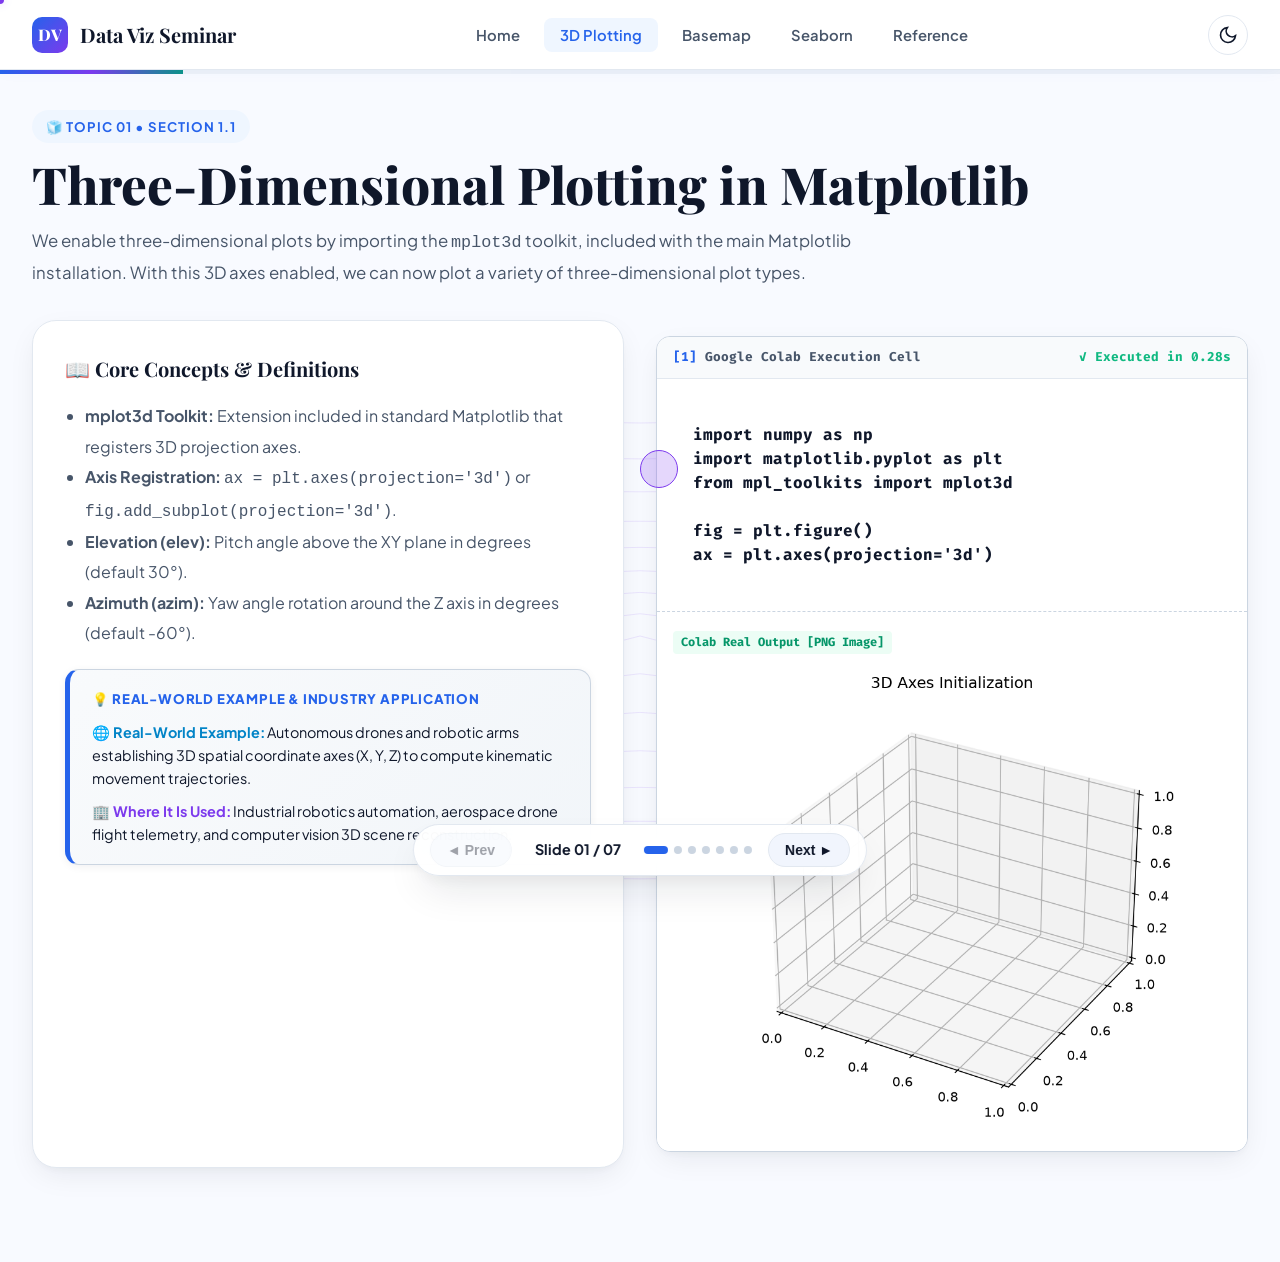
==== commit 8e0f95ea: "Optimize 3D plotting page loading and align Basemap code with matching output images" ====
--- a/3d-plotting.html
+++ b/3d-plotting.html
@@ -7,9 +7,9 @@
   <link rel="preconnect" href="https://fonts.googleapis.com">
   <link href="https://fonts.googleapis.com/css2?family=Inter:wght@400;500;600;700;800&family=Fira+Code:wght@400;500&display=swap" rel="stylesheet">
   <link rel="stylesheet" href="styles.css">
-  <script src="assets/js/plotly-2.27.0.min.js"></script>
-  <script src="assets/js/d3.v7.min.js"></script>
-  <script src="assets/js/prism.min.js"></script>
+  <script src="assets/js/plotly-2.27.0.min.js" defer></script>
+  <script src="assets/js/d3.v7.min.js" defer></script>
+  <script src="assets/js/prism.min.js" defer></script>
   <link rel="stylesheet" href="assets/css/prism-tomorrow.min.css">
 </head>
 <body>
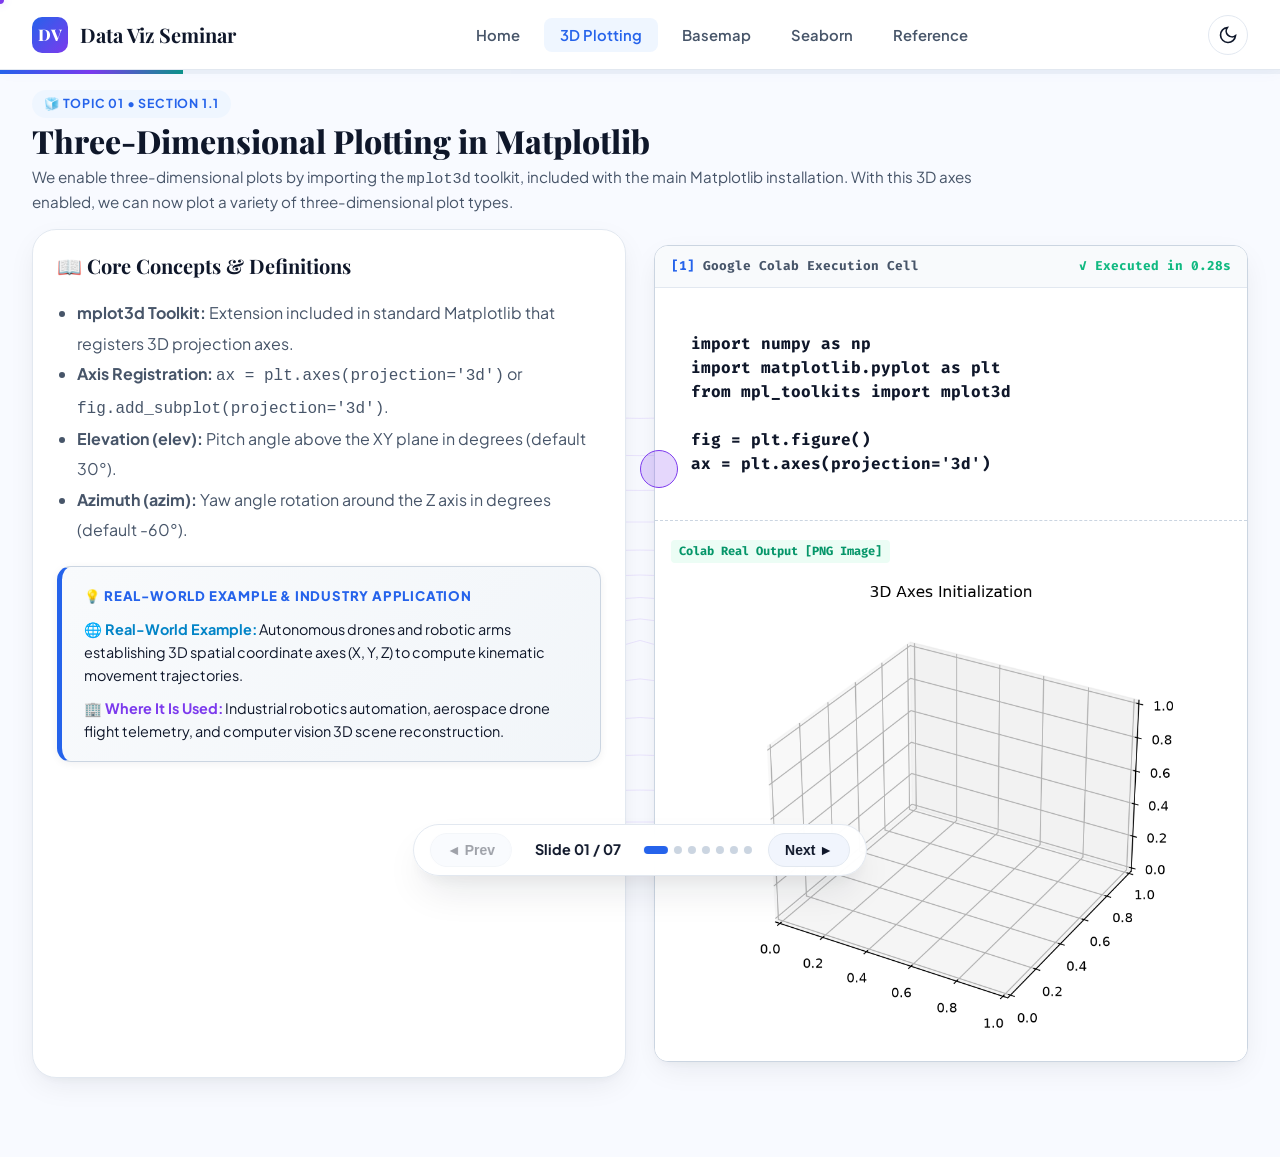
==== commit 031e3056: "Fix 3D Plotly WebGL objects vertical alignment, camera center, and slide dock clearance" ====
--- a/3d-plotting.html
+++ b/3d-plotting.html
@@ -131,25 +131,10 @@
               </button>
             </div>
           </div>
-          <div class="chart-box" id="helix3dChart" style="min-height:380px;"></div>
+          <div class="chart-box" id="helix3dChart"></div>
           <p style="color:var(--text-muted); font-size:0.85rem; margin-top:0.5rem;">
             💡 <em>Notice that by default, the scatter points have their transparency adjusted to give a sense of depth on the page.</em>
           </p>
-
-          <!-- Real-World Example Box -->
-          <div class="topic-realworld-box">
-            <div class="realworld-box-header">
-              <span>💡 Real-World Example & Industry Application</span>
-            </div>
-            <div class="realworld-box-content">
-              <div class="realworld-item example">
-                <strong>🌐 Real-World Example:</strong> Visualizing the double-helix structure of DNA polymers and tracking spiral trajectories of charged subatomic particles inside synchrotron particle accelerators.
-              </div>
-              <div class="realworld-item usage">
-                <strong>🏢 Where It Is Used:</strong> Structural biophysics & bioinformatics laboratories, pharmaceutical molecular design, and high-energy physics research (CERN).
-              </div>
-            </div>
-          </div>
         </div>
 
         <div class="colab-execution-cell">
@@ -176,6 +161,21 @@
           <div class="colab-cell-output">
             <span class="colab-output-badge">Colab Real Output [PNG Image]</span>
             <img src="assets/images/3d_helix.png" alt="3D Helix Output" style="width:100%; border-radius:var(--radius-sm);" />
+          </div>
+        </div>
+      </div>
+
+      <!-- Real-World Example Box -->
+      <div class="topic-realworld-box" style="margin-top:1.25rem;">
+        <div class="realworld-box-header">
+          <span>💡 Real-World Example & Industry Application</span>
+        </div>
+        <div class="realworld-box-content">
+          <div class="realworld-item example">
+            <strong>🌐 Real-World Example:</strong> Visualizing the double-helix structure of DNA polymers and tracking spiral trajectories of charged subatomic particles inside synchrotron particle accelerators.
+          </div>
+          <div class="realworld-item usage">
+            <strong>🏢 Where It Is Used:</strong> Structural biophysics & bioinformatics laboratories, pharmaceutical molecular design, and high-energy physics research (CERN).
           </div>
         </div>
       </div>
@@ -289,22 +289,7 @@
               <input type="range" class="control-slider" id="contourLevelSlider" min="5" max="100" step="5" value="50" />
             </div>
           </div>
-          <div class="chart-box" id="contour3dChart" style="min-height:380px;"></div>
-
-          <!-- Real-World Example Box -->
-          <div class="topic-realworld-box">
-            <div class="realworld-box-header">
-              <span>💡 Real-World Example & Industry Application</span>
-            </div>
-            <div class="realworld-box-content">
-              <div class="realworld-item example">
-                <strong>🌐 Real-World Example:</strong> Mapping atmospheric isobaric pressure ridges for hurricane intensity forecasting and seismic acoustic depth reflection gradients.
-              </div>
-              <div class="realworld-item usage">
-                <strong>🏢 Where It Is Used:</strong> Meteorology centers (cyclone path predictions), geophysics subsurface exploration, and audio acoustic engineering.
-              </div>
-            </div>
-          </div>
+          <div class="chart-box" id="contour3dChart"></div>
         </div>
 
         <div class="colab-execution-cell">
@@ -332,6 +317,21 @@
           <div class="colab-cell-output">
             <span class="colab-output-badge">Colab Real Output [PNG Image]</span>
             <img src="assets/images/3d_contour.png" alt="3D Contour Output" style="width:100%; border-radius:var(--radius-sm);" />
+          </div>
+        </div>
+      </div>
+
+      <!-- Real-World Example Box -->
+      <div class="topic-realworld-box" style="margin-top:1.25rem;">
+        <div class="realworld-box-header">
+          <span>💡 Real-World Example & Industry Application</span>
+        </div>
+        <div class="realworld-box-content">
+          <div class="realworld-item example">
+            <strong>🌐 Real-World Example:</strong> Mapping atmospheric isobaric pressure ridges for hurricane intensity forecasting and seismic acoustic depth reflection gradients.
+          </div>
+          <div class="realworld-item usage">
+            <strong>🏢 Where It Is Used:</strong> Meteorology centers (cyclone path predictions), geophysics subsurface exploration, and audio acoustic engineering.
           </div>
         </div>
       </div>
@@ -380,7 +380,7 @@
               <input type="range" class="control-slider" id="azimSlider" min="-180" max="180" step="5" value="35" />
             </div>
           </div>
-          <div class="chart-box" id="viewInitChart" style="min-height:380px;"></div>
+          <div class="chart-box" id="viewInitChart"></div>
           <p style="color:var(--text-muted); font-size:0.85rem; margin-top:0.5rem;">
             <code id="viewInitCodeSnippet">ax.view_init(<span class="token-highlight">elev=60, azim=35</span>)</code>
           </p>
@@ -482,22 +482,7 @@
               </select>
             </div>
           </div>
-          <div class="chart-box" id="wireframeSurfaceChart" style="min-height:380px;"></div>
-
-          <!-- Real-World Example Box -->
-          <div class="topic-realworld-box">
-            <div class="realworld-box-header">
-              <span>💡 Real-World Example & Industry Application</span>
-            </div>
-            <div class="realworld-box-content">
-              <div class="realworld-item example">
-                <strong>🌐 Real-World Example:</strong> Modeling aerodynamic lift & drag pressure distributions over airplane wings and structural mechanical stress loads across bridge surfaces.
-              </div>
-              <div class="realworld-item usage">
-                <strong>🏢 Where It Is Used:</strong> Aerospace engineering, Finite Element Analysis (FEA), and architectural tensile membrane roof design.
-              </div>
-            </div>
-          </div>
+          <div class="chart-box" id="wireframeSurfaceChart"></div>
         </div>
 
         <div>
@@ -531,6 +516,21 @@
               <span class="colab-output-badge">Colab Real Output [PNG Image]</span>
               <img src="assets/images/3d_wireframe_surface.png" alt="Wireframe & Surface Output" style="width:100%; border-radius:var(--radius-sm);" />
             </div>
+          </div>
+        </div>
+      </div>
+
+      <!-- Real-World Example Box -->
+      <div class="topic-realworld-box" style="margin-top:1.25rem;">
+        <div class="realworld-box-header">
+          <span>💡 Real-World Example & Industry Application</span>
+        </div>
+        <div class="realworld-box-content">
+          <div class="realworld-item example">
+            <strong>🌐 Real-World Example:</strong> Modeling aerodynamic lift & drag pressure distributions over airplane wings and structural mechanical stress loads across bridge surfaces.
+          </div>
+          <div class="realworld-item usage">
+            <strong>🏢 Where It Is Used:</strong> Aerospace engineering, Finite Element Analysis (FEA), and architectural tensile membrane roof design.
           </div>
         </div>
       </div>
@@ -592,22 +592,7 @@
             </div>
           </div>
 
-          <div class="chart-box" id="triangulation3dChart" style="min-height:380px;"></div>
-
-          <!-- Real-World Example Box -->
-          <div class="topic-realworld-box">
-            <div class="realworld-box-header">
-              <span>💡 Real-World Example & Industry Application</span>
-            </div>
-            <div class="realworld-box-content">
-              <div class="realworld-item example">
-                <strong>🌐 Real-World Example:</strong> Airborne LiDAR drone sensor scans creating seamless 3D elevation meshes of jagged mountain terrain from unstructured point clouds.
-              </div>
-              <div class="realworld-item usage">
-                <strong>🏢 Where It Is Used:</strong> Geographic Information Systems (GIS), mining quarry volume estimation, civil engineering cut-and-fill surveying, and autonomous vehicle LiDAR obstacle mapping.
-              </div>
-            </div>
-          </div>
+          <div class="chart-box" id="triangulation3dChart"></div>
         </div>
 
         <div>
@@ -645,6 +630,21 @@
         </div>
       </div>
 
+      <!-- Real-World Example Box -->
+      <div class="topic-realworld-box" style="margin-top:1.25rem;">
+        <div class="realworld-box-header">
+          <span>💡 Real-World Example & Industry Application</span>
+        </div>
+        <div class="realworld-box-content">
+          <div class="realworld-item example">
+            <strong>🌐 Real-World Example:</strong> Airborne LiDAR drone sensor scans creating seamless 3D elevation meshes of jagged mountain terrain from unstructured point clouds.
+          </div>
+          <div class="realworld-item usage">
+            <strong>🏢 Where It Is Used:</strong> Geographic Information Systems (GIS), mining quarry volume estimation, civil engineering cut-and-fill surveying, and autonomous vehicle LiDAR obstacle mapping.
+          </div>
+        </div>
+      </div>
+
       <div class="slide-footer-nav" style="margin-top: 2rem;">
         <a href="index.html" class="footer-nav-card">◄ Home</a>
         <a href="basemap.html" class="footer-nav-card" style="background: var(--accent-primary); color: white; border-color: var(--accent-primary);">Topic 2: Basemap ➔</a>
--- a/styles.css
+++ b/styles.css
@@ -552,89 +552,77 @@
 .presentation-container { padding-top: 70px; min-height: 100vh; }
 
 /* ============================================================
-   DISTINCT SLIDE TRANSITION ANIMATIONS PER PAGE
+   CLEAN, RELIABLE SLIDE TRANSITIONS (NO MATRIX/PERSPECTIVE DISTORTION)
    ============================================================ */
 .slide-section {
   min-height: calc(100vh - 70px);
-  padding: 2.5rem 2rem 6rem;
-  display: none; flex-direction: column; justify-content: center;
-  max-width: 1300px; margin: 0 auto;
+  padding: 1.25rem 2rem 5rem;
+  display: none;
+  flex-direction: column;
+  justify-content: flex-start;
+  max-width: 1360px;
+  margin: 0 auto;
   opacity: 0;
-  transition: opacity 0.45s ease, transform 0.45s ease;
+  transition: opacity 0.25s ease-out;
 }
 
 .slide-section.active {
   display: flex !important;
   opacity: 1 !important;
-}
-
-/* Slide 1 Transition: Scale & Fade Entrance */
-.slide-section#slide-1.active {
-  animation: slideZoomFade 0.65s cubic-bezier(0.16, 1, 0.3, 1) forwards;
-}
-@keyframes slideZoomFade {
-  0% { opacity: 0; transform: scale(0.92) translateY(24px); }
-  100% { opacity: 1; transform: scale(1) translateY(0); }
-}
-
-/* Slide 2 Transition: Slide In From Right */
-.slide-section#slide-2.active {
-  animation: slideInRightAnim 0.65s cubic-bezier(0.16, 1, 0.3, 1) forwards;
-}
-@keyframes slideInRightAnim {
-  0% { opacity: 0; transform: translateX(60px) rotate(1deg); }
-  100% { opacity: 1; transform: translateX(0) rotate(0deg); }
-}
-
-/* Slide 3 Transition: 3D Flip In Y */
-.slide-section#slide-3.active {
-  animation: slideFlipYAnim 0.7s cubic-bezier(0.16, 1, 0.3, 1) forwards;
-}
-@keyframes slideFlipYAnim {
-  0% { opacity: 0; transform: perspective(1000px) rotateY(-12deg) translateY(30px); }
-  100% { opacity: 1; transform: perspective(1000px) rotateY(0deg) translateY(0); }
-}
-
-/* Slide 4 Transition: Upward Elastic Bounce */
-.slide-section#slide-4.active {
-  animation: slideBounceUpAnim 0.65s cubic-bezier(0.16, 1, 0.3, 1) forwards;
-}
-@keyframes slideBounceUpAnim {
-  0% { opacity: 0; transform: translateY(70px) scale(0.96); }
-  100% { opacity: 1; transform: translateY(0) scale(1); }
-}
-
-/* Slide 5 & Slide 8 Transition: Thank You Glow & Bounce */
-.slide-section#slide-5.active, .slide-section#slide-8.active {
-  animation: slideGlowBounceAnim 0.75s cubic-bezier(0.16, 1, 0.3, 1) forwards;
-}
-@keyframes slideGlowBounceAnim {
-  0% { opacity: 0; transform: scale(0.88) translateY(36px); }
-  60% { transform: scale(1.02) translateY(-6px); }
-  100% { opacity: 1; transform: scale(1) translateY(0); }
-}
-
-.slide-section.active {
-  opacity: 1 !important;
+  animation: slideFadeIn 0.25s ease-out forwards !important;
+}
+
+@keyframes slideFadeIn {
+  from { opacity: 0; }
+  to { opacity: 1; }
+}
+
+/* 3D Interactive Chart Canvas Containers — Fixed Height & Crisp Bounds */
+.chart-box {
+  width: 100% !important;
+  height: 315px !important;
+  min-height: 315px !important;
+  position: relative !important;
+  overflow: hidden !important;
+  border-radius: var(--radius-md);
+  margin: 0.25rem 0;
+  background: var(--bg-card);
+  border: 1px solid var(--border-light);
+  display: block !important;
+}
+
+.chart-box > div,
+.chart-box .plot-container,
+.chart-box .gl-container,
+.chart-box .svg-container,
+.chart-box canvas {
+  width: 100% !important;
+  height: 100% !important;
+}
+
+.interactive-card:has(.chart-box):hover,
+.interactive-card:has(#basemapD3Chart):hover,
+.interactive-card:has(#worldCitiesMapChart):hover {
+  transform: none !important;
 }
 
 .slide-badge {
   display: inline-flex; align-items: center; gap: 6px;
-  padding: 6px 14px; border-radius: var(--radius-full);
+  padding: 4px 12px; border-radius: var(--radius-full);
   background: var(--accent-primary-light); color: var(--accent-primary);
-  font-weight: 700; font-size: 0.825rem;
-  text-transform: uppercase; letter-spacing: 1px;
-  width: fit-content; margin-bottom: 0.75rem;
+  font-weight: 700; font-size: 0.775rem;
+  text-transform: uppercase; letter-spacing: 0.8px;
+  width: fit-content; margin-bottom: 0.35rem;
 }
 .slide-title {
   font-family: var(--font-heading);
-  font-size: clamp(2.2rem, 4vw, 3.5rem);
+  font-size: clamp(1.8rem, 2.5vw, 2.4rem);
   font-weight: 800; line-height: 1.15;
-  color: var(--text-main); margin-bottom: 0.75rem;
+  color: var(--text-main); margin-bottom: 0.35rem;
 }
 .slide-subtitle {
-  font-size: 1.05rem; color: var(--text-muted);
-  max-width: 850px; margin-bottom: 2rem; line-height: 1.8;
+  font-size: 0.95rem; color: var(--text-muted);
+  max-width: 950px; margin-bottom: 1rem; line-height: 1.5;
 }
 
 /* CARDS & GRIDS */
@@ -644,7 +632,7 @@
   gap: 1.75rem; margin: 1.5rem 0;
 }
 .card-grid-2col {
-  display: grid; grid-template-columns: 1fr 1fr; gap: 2rem;
+  display: grid; grid-template-columns: 1fr 1fr; gap: 1.75rem;
 }
 @media (max-width: 992px) {
   .card-grid-2col { grid-template-columns: 1fr; }
@@ -654,7 +642,7 @@
   background: var(--bg-card);
   border: 1px solid var(--border-light);
   border-radius: var(--radius-lg);
-  padding: 2rem;
+  padding: 1.25rem 1.5rem;
   box-shadow: var(--shadow-md);
   transition: all 0.3s cubic-bezier(0.16, 1, 0.3, 1);
 }
@@ -664,7 +652,7 @@
   border-color: rgba(37,99,235,0.2);
 }
 .card-header {
-  display: flex; align-items: center; justify-content: space-between; margin-bottom: 1rem;
+  display: flex; align-items: center; justify-content: space-between; margin-bottom: 0.6rem;
 }
 .card-title { font-size: 1.25rem; font-weight: 700; font-family: var(--font-heading); }
 
@@ -766,19 +754,11 @@
   padding: 2px 4px; border-radius: 3px; font-weight: 700;
 }
 
-/* CHART BOX & CONTROLS */
-.chart-box {
-  width: 100%; min-height: 360px;
-  background: #fafcff;
-  border-radius: var(--radius-md);
-  border: 1px solid var(--border-light);
-  position: relative; display: flex;
-  align-items: center; justify-content: center; overflow: hidden;
-}
+/* CONTROLS PANEL */
 .controls-panel {
-  display: flex; flex-wrap: wrap; gap: 1.25rem;
-  padding: 1.25rem; background: var(--bg-secondary);
-  border-radius: var(--radius-md); margin-bottom: 1.25rem;
+  display: flex; flex-wrap: wrap; gap: 0.85rem;
+  padding: 0.6rem 1rem; background: var(--bg-secondary);
+  border-radius: var(--radius-md); margin-bottom: 0.6rem;
   border: 1px solid var(--border-light);
 }
 .control-group {
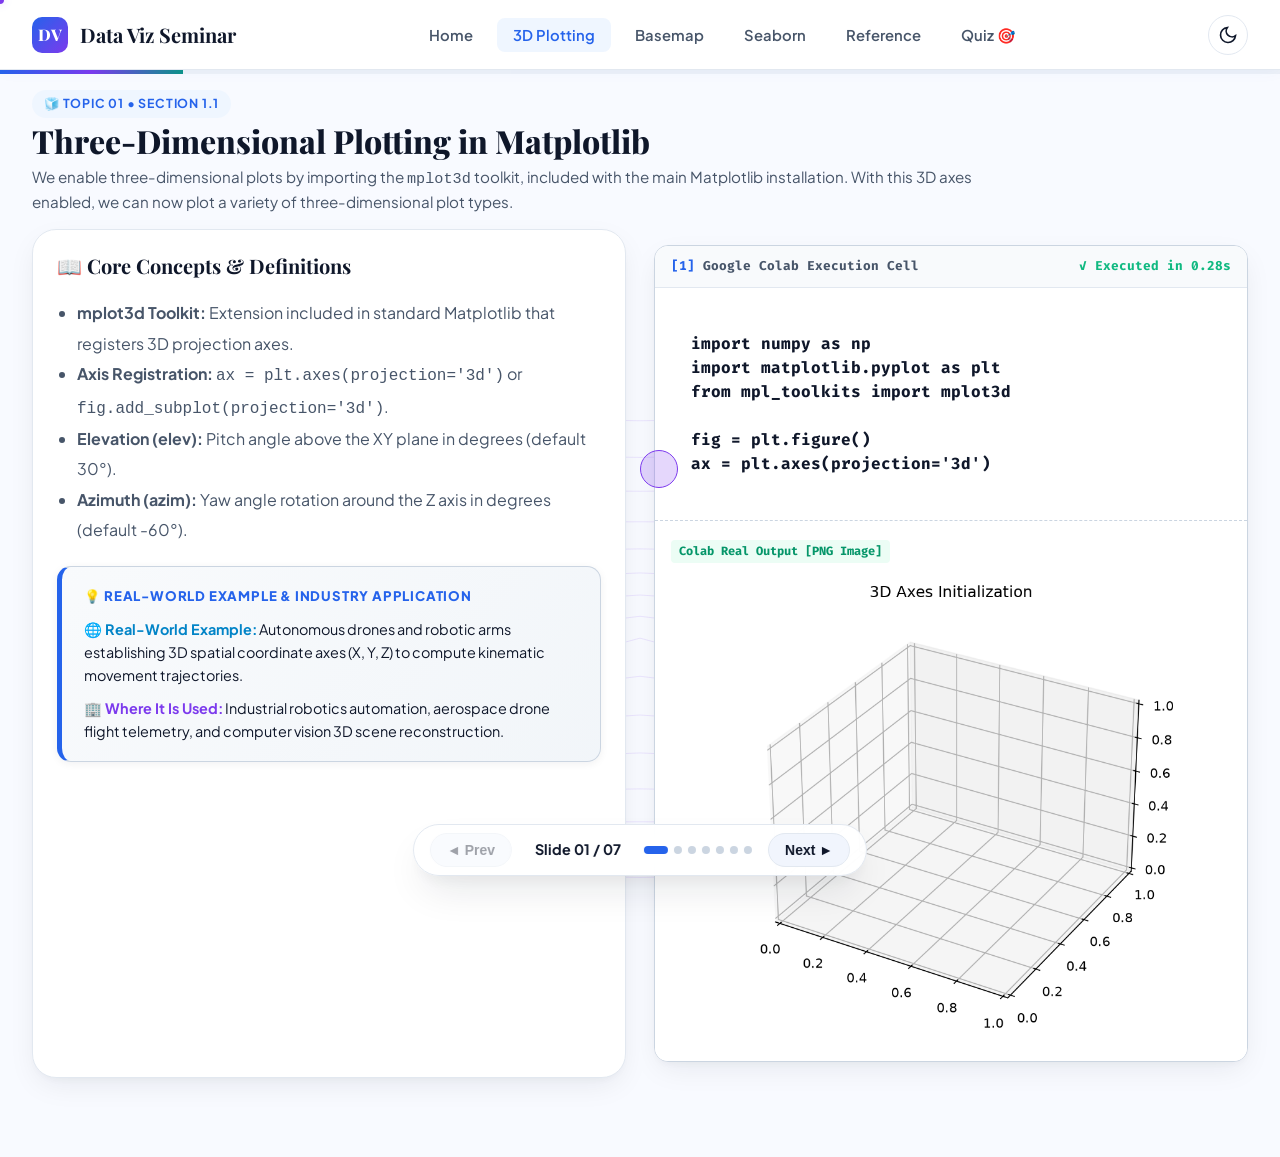
==== commit 8cce401c: "Add interactive seminar quiz arena with 40 questions, mobile QR scanner, answer checks, anti-skip lo" ====
--- a/3d-plotting.html
+++ b/3d-plotting.html
@@ -27,6 +27,7 @@
       <li><a href="basemap.html" class="nav-link">Basemap</a></li>
       <li><a href="seaborn.html" class="nav-link">Seaborn</a></li>
       <li><a href="reference.html" class="nav-link">Reference</a></li>
+      <li><a href="quiz.html" class="nav-link">Quiz 🎯</a></li>
     </ul>
     <div class="nav-actions">
       <button class="btn-icon" id="themeToggleBtn" aria-label="Toggle Theme">
--- a/styles.css
+++ b/styles.css
@@ -1008,3 +1008,691 @@
   box-shadow: 0 2px 6px rgba(37,99,235,0.25);
 }
 
+/* ============================================================
+   INTERACTIVE QUIZ & SCANNER COMPONENT STYLES
+   ============================================================ */
+
+.quiz-app-card {
+  background: var(--bg-card);
+  border: 1px solid var(--border-light);
+  border-radius: var(--radius-xl);
+  box-shadow: var(--shadow-xl);
+  padding: clamp(1.5rem, 3vw, 2.5rem);
+  width: 100%;
+  max-width: 960px;
+  margin: 0 auto;
+  position: relative;
+  transition: all 0.3s ease;
+}
+
+[data-theme="dark"] .quiz-app-card {
+  background: var(--bg-card);
+  border-color: var(--border-subtle);
+  box-shadow: 0 20px 45px rgba(0, 0, 0, 0.45);
+}
+
+/* Top Control Bar */
+.quiz-top-bar {
+  display: flex;
+  justify-content: space-between;
+  align-items: center;
+  flex-wrap: wrap;
+  gap: 1rem;
+  margin-bottom: 1.25rem;
+}
+
+.quiz-category-pills {
+  display: flex;
+  flex-wrap: wrap;
+  gap: 6px;
+}
+
+.quiz-cat-pill {
+  background: var(--bg-secondary);
+  color: var(--text-muted);
+  border: 1px solid var(--border-light);
+  border-radius: var(--radius-full);
+  padding: 6px 14px;
+  font-size: 0.8rem;
+  font-weight: 700;
+  cursor: pointer;
+  transition: all 0.2s ease;
+  display: inline-flex;
+  align-items: center;
+  gap: 4px;
+}
+
+.quiz-cat-pill:hover {
+  background: var(--accent-primary-light);
+  color: var(--accent-primary);
+  border-color: var(--accent-primary);
+}
+
+.quiz-cat-pill.active {
+  background: var(--accent-primary);
+  color: white;
+  border-color: var(--accent-primary);
+  box-shadow: 0 2px 8px rgba(37, 99, 235, 0.3);
+}
+
+.quiz-cat-pill .pill-count {
+  opacity: 0.8;
+  font-size: 0.725rem;
+}
+
+/* Live Stats */
+.quiz-live-stats {
+  display: flex;
+  align-items: center;
+  gap: 10px;
+}
+
+.quiz-stat-pill {
+  display: inline-flex;
+  align-items: center;
+  gap: 6px;
+  background: var(--bg-secondary);
+  border: 1px solid var(--border-light);
+  border-radius: var(--radius-full);
+  padding: 5px 12px;
+  font-size: 0.85rem;
+  font-weight: 700;
+}
+
+.score-pill {
+  color: #10b981;
+  border-color: rgba(16, 185, 129, 0.3);
+  background: rgba(16, 185, 129, 0.08);
+}
+
+.progress-pill {
+  color: var(--accent-primary);
+  border-color: rgba(37, 99, 235, 0.3);
+  background: rgba(37, 99, 235, 0.08);
+}
+
+/* Progress Track */
+.quiz-progress-track {
+  width: 100%;
+  height: 6px;
+  background: var(--bg-secondary);
+  border-radius: var(--radius-full);
+  overflow: hidden;
+  margin-bottom: 1.75rem;
+}
+
+.quiz-progress-fill {
+  height: 100%;
+  background: linear-gradient(90deg, #2563eb, #7c3aed, #10b981);
+  border-radius: var(--radius-full);
+  transition: width 0.35s cubic-bezier(0.4, 0, 0.2, 1);
+}
+
+/* Question Header */
+.quiz-category-tag {
+  display: inline-block;
+  font-size: 0.775rem;
+  font-weight: 800;
+  text-transform: uppercase;
+  letter-spacing: 0.8px;
+  color: var(--accent-primary);
+  background: rgba(37, 99, 235, 0.1);
+  padding: 4px 12px;
+  border-radius: var(--radius-full);
+  margin-bottom: 0.75rem;
+}
+
+.quiz-question-title {
+  font-size: clamp(1.25rem, 2.5vw, 1.65rem);
+  font-weight: 800;
+  color: var(--text-main);
+  line-height: 1.35;
+  margin-bottom: 1.5rem;
+}
+
+/* Options Grid */
+.quiz-options-grid {
+  display: flex;
+  flex-direction: column;
+  gap: 10px;
+  margin-bottom: 1.5rem;
+}
+
+.quiz-option-btn {
+  width: 100%;
+  text-align: left;
+  background: var(--bg-secondary);
+  border: 1.5px solid var(--border-light);
+  border-radius: var(--radius-md);
+  padding: 14px 18px;
+  display: flex;
+  align-items: center;
+  gap: 14px;
+  cursor: pointer;
+  transition: all 0.2s cubic-bezier(0.4, 0, 0.2, 1);
+  color: var(--text-main);
+  font-family: var(--font-body);
+  font-size: 1rem;
+  font-weight: 600;
+  position: relative;
+}
+
+.quiz-option-btn:hover:not(:disabled) {
+  background: white;
+  border-color: var(--accent-primary);
+  transform: translateY(-1.5px);
+  box-shadow: var(--shadow-sm);
+}
+
+[data-theme="dark"] .quiz-option-btn:hover:not(:disabled) {
+  background: var(--bg-card-hover);
+  border-color: var(--accent-primary);
+}
+
+.quiz-option-btn:disabled {
+  cursor: default;
+}
+
+.option-letter {
+  display: flex;
+  align-items: center;
+  justify-content: center;
+  width: 32px;
+  height: 32px;
+  border-radius: 8px;
+  background: white;
+  border: 1px solid var(--border-light);
+  font-weight: 800;
+  font-size: 0.9rem;
+  color: var(--text-muted);
+  flex-shrink: 0;
+  transition: all 0.2s ease;
+}
+
+[data-theme="dark"] .option-letter {
+  background: var(--bg-card);
+  border-color: var(--border-subtle);
+  color: var(--text-muted);
+}
+
+.option-text {
+  flex-grow: 1;
+  line-height: 1.4;
+}
+
+.option-status-icon {
+  display: flex;
+  align-items: center;
+  justify-content: center;
+  width: 28px;
+  height: 28px;
+  flex-shrink: 0;
+}
+
+/* Correct Answer State */
+.quiz-option-btn.correct-answer {
+  background: rgba(16, 185, 129, 0.12) !important;
+  border-color: #10b981 !important;
+  color: #065f46 !important;
+  box-shadow: 0 0 16px rgba(16, 185, 129, 0.2);
+}
+
+[data-theme="dark"] .quiz-option-btn.correct-answer {
+  color: #34d399 !important;
+  background: rgba(16, 185, 129, 0.2) !important;
+}
+
+.quiz-option-btn.correct-answer .option-letter {
+  background: #10b981;
+  color: white;
+  border-color: #10b981;
+}
+
+.quiz-option-btn.correct-answer .option-status-icon {
+  color: #10b981;
+}
+
+/* Incorrect Answer State */
+.quiz-option-btn.incorrect-answer {
+  background: rgba(225, 29, 72, 0.1) !important;
+  border-color: #e11d48 !important;
+  color: #9f1239 !important;
+  box-shadow: 0 0 16px rgba(225, 29, 72, 0.15);
+}
+
+[data-theme="dark"] .quiz-option-btn.incorrect-answer {
+  color: #fb7185 !important;
+  background: rgba(225, 29, 72, 0.2) !important;
+}
+
+.quiz-option-btn.incorrect-answer .option-letter {
+  background: #e11d48;
+  color: white;
+  border-color: #e11d48;
+}
+
+.quiz-option-btn.incorrect-answer .option-status-icon {
+  color: #e11d48;
+}
+
+/* Explanation Box */
+.quiz-explanation-box {
+  padding: 1.15rem 1.35rem;
+  border-radius: var(--radius-md);
+  margin-bottom: 1.5rem;
+  animation: slideDownFade 0.3s ease-out forwards;
+}
+
+.quiz-explanation-box.correct-box {
+  background: rgba(16, 185, 129, 0.08);
+  border-left: 4px solid #10b981;
+  border: 1px solid rgba(16, 185, 129, 0.25);
+  border-left-width: 5px;
+}
+
+.quiz-explanation-box.incorrect-box {
+  background: rgba(225, 29, 72, 0.08);
+  border-left: 4px solid #e11d48;
+  border: 1px solid rgba(225, 29, 72, 0.25);
+  border-left-width: 5px;
+}
+
+.explanation-badge {
+  font-size: 0.9rem;
+  font-weight: 800;
+  margin-bottom: 0.35rem;
+}
+
+.quiz-explanation-box.correct-box .explanation-badge {
+  color: #059669;
+}
+
+.quiz-explanation-box.incorrect-box .explanation-badge {
+  color: #e11d48;
+}
+
+.explanation-text {
+  font-size: 0.925rem;
+  color: var(--text-muted);
+  line-height: 1.6;
+}
+
+/* Footer Dock & Next Button */
+.quiz-footer-dock {
+  display: flex;
+  flex-direction: column;
+  gap: 10px;
+  align-items: flex-end;
+}
+
+.quiz-lock-warning {
+  width: 100%;
+  background: rgba(217, 119, 6, 0.1);
+  border: 1px solid rgba(217, 119, 6, 0.3);
+  color: #b45309;
+  font-size: 0.85rem;
+  font-weight: 700;
+  padding: 8px 14px;
+  border-radius: var(--radius-sm);
+  display: flex;
+  align-items: center;
+  justify-content: center;
+}
+
+[data-theme="dark"] .quiz-lock-warning {
+  color: #f59e0b;
+}
+
+.quiz-next-btn {
+  background: linear-gradient(135deg, #2563eb, #1d4ed8);
+  color: white;
+  border: none;
+  border-radius: var(--radius-full);
+  padding: 12px 28px;
+  font-size: 1rem;
+  font-weight: 800;
+  cursor: pointer;
+  box-shadow: 0 4px 14px rgba(37, 99, 235, 0.3);
+  transition: all 0.2s cubic-bezier(0.4, 0, 0.2, 1);
+  display: inline-flex;
+  align-items: center;
+  gap: 8px;
+}
+
+.quiz-next-btn:disabled {
+  opacity: 0.45;
+  cursor: not-allowed;
+  filter: grayscale(0.6);
+  box-shadow: none;
+}
+
+.quiz-next-btn.unlocked {
+  opacity: 1;
+  filter: none;
+  cursor: pointer;
+  animation: pulseButton 1.5s infinite;
+}
+
+.quiz-next-btn.unlocked:hover {
+  transform: translateY(-2px);
+  box-shadow: 0 8px 24px rgba(37, 99, 235, 0.45);
+}
+
+/* Animations */
+@keyframes slideDownFade {
+  from {
+    opacity: 0;
+    transform: translateY(-8px);
+  }
+  to {
+    opacity: 1;
+    transform: translateY(0);
+  }
+}
+
+@keyframes pulseButton {
+  0%, 100% {
+    box-shadow: 0 4px 14px rgba(37, 99, 235, 0.3);
+  }
+  50% {
+    box-shadow: 0 4px 22px rgba(37, 99, 235, 0.6);
+  }
+}
+
+.shake-anim {
+  animation: shakeEffect 0.45s ease-in-out;
+}
+
+@keyframes shakeEffect {
+  0%, 100% { transform: translateX(0); }
+  20%, 60% { transform: translateX(-6px); }
+  40%, 80% { transform: translateX(6px); }
+}
+
+/* Result Dashboard Screen */
+.quiz-result-dashboard {
+  text-align: center;
+  padding: 1.5rem 0.5rem;
+}
+
+.result-badge-icon {
+  font-size: 3.5rem;
+  margin-bottom: 0.5rem;
+}
+
+.result-badge-tag {
+  display: inline-block;
+  padding: 6px 16px;
+  border-radius: var(--radius-full);
+  font-weight: 800;
+  font-size: 0.95rem;
+  margin-bottom: 1rem;
+}
+
+.result-title {
+  font-size: clamp(2rem, 4vw, 2.75rem);
+  font-weight: 800;
+  color: var(--text-main);
+  margin-bottom: 0.5rem;
+}
+
+.result-subtitle {
+  font-size: 1.05rem;
+  color: var(--text-muted);
+  max-width: 650px;
+  margin: 0 auto 2rem;
+  line-height: 1.6;
+}
+
+.result-score-circle {
+  width: 170px;
+  height: 170px;
+  border-radius: 50%;
+  background: linear-gradient(135deg, rgba(37,99,235,0.1), rgba(124,58,237,0.1));
+  border: 4px solid var(--accent-primary);
+  display: flex;
+  flex-direction: column;
+  align-items: center;
+  justify-content: center;
+  margin: 0 auto 2.5rem;
+  box-shadow: 0 10px 30px rgba(37, 99, 235, 0.2);
+}
+
+.result-percentage {
+  font-size: 2.8rem;
+  font-weight: 800;
+  color: var(--accent-primary);
+  font-family: var(--font-heading);
+}
+
+.result-score-detail {
+  font-size: 0.85rem;
+  font-weight: 700;
+  color: var(--text-muted);
+}
+
+.result-metrics-grid {
+  display: grid;
+  grid-template-columns: repeat(auto-fit, minmax(140px, 1fr));
+  gap: 1rem;
+  max-width: 750px;
+  margin: 0 auto 2.5rem;
+}
+
+.metric-box {
+  background: var(--bg-secondary);
+  border: 1px solid var(--border-light);
+  border-radius: var(--radius-md);
+  padding: 1.25rem 0.75rem;
+  display: flex;
+  flex-direction: column;
+  gap: 4px;
+}
+
+.metric-val {
+  font-size: 1.8rem;
+  font-weight: 800;
+}
+
+.metric-lbl {
+  font-size: 0.75rem;
+  font-weight: 700;
+  color: var(--text-muted);
+  text-transform: uppercase;
+  letter-spacing: 0.5px;
+}
+
+.result-actions-dock {
+  display: flex;
+  flex-wrap: wrap;
+  justify-content: center;
+  gap: 12px;
+  margin-bottom: 2rem;
+}
+
+.result-btn {
+  padding: 12px 24px;
+  border-radius: var(--radius-full);
+  font-size: 0.95rem;
+  font-weight: 800;
+  cursor: pointer;
+  transition: all 0.2s ease;
+  text-decoration: none;
+  display: inline-flex;
+  align-items: center;
+  gap: 6px;
+  border: 1px solid transparent;
+}
+
+.btn-retake {
+  background: var(--accent-primary);
+  color: white;
+  box-shadow: 0 4px 14px rgba(37,99,235,0.3);
+}
+
+.btn-retake:hover {
+  transform: translateY(-2px);
+  box-shadow: 0 6px 20px rgba(37,99,235,0.4);
+}
+
+.btn-review {
+  background: var(--bg-secondary);
+  color: var(--text-main);
+  border-color: var(--border-light);
+}
+
+.btn-review:hover {
+  background: white;
+  border-color: var(--accent-primary);
+  color: var(--accent-primary);
+}
+
+.btn-ref {
+  background: rgba(124, 58, 237, 0.1);
+  color: var(--accent-secondary);
+  border-color: rgba(124, 58, 237, 0.3);
+}
+
+.btn-ref:hover {
+  background: var(--accent-secondary);
+  color: white;
+}
+
+/* Detailed Review Accordion */
+.quiz-answers-review {
+  text-align: left;
+  border-top: 2px solid var(--border-light);
+  padding-top: 2rem;
+  margin-top: 1.5rem;
+}
+
+.review-heading {
+  font-size: 1.3rem;
+  font-weight: 800;
+  margin-bottom: 1.25rem;
+  color: var(--text-main);
+}
+
+.review-items-list {
+  display: flex;
+  flex-direction: column;
+  gap: 1rem;
+}
+
+.review-item-card {
+  border-radius: var(--radius-md);
+  padding: 1.25rem;
+  border: 1px solid var(--border-light);
+  background: var(--bg-secondary);
+}
+
+.review-item-card.item-correct {
+  border-left: 5px solid #10b981;
+}
+
+.review-item-card.item-incorrect {
+  border-left: 5px solid #e11d48;
+}
+
+.review-item-header {
+  display: flex;
+  justify-content: space-between;
+  align-items: center;
+  font-size: 0.8rem;
+  font-weight: 800;
+  margin-bottom: 0.5rem;
+}
+
+.item-correct .review-item-status {
+  color: #10b981;
+}
+
+.item-incorrect .review-item-status {
+  color: #e11d48;
+}
+
+.review-item-category {
+  color: var(--text-muted);
+}
+
+.review-item-question {
+  font-weight: 700;
+  font-size: 1rem;
+  color: var(--text-main);
+  margin-bottom: 0.75rem;
+}
+
+.review-item-options {
+  display: flex;
+  flex-direction: column;
+  gap: 4px;
+  font-size: 0.875rem;
+  margin-bottom: 0.6rem;
+}
+
+.review-choice {
+  padding: 6px 10px;
+  border-radius: 6px;
+}
+
+.choice-correct {
+  background: rgba(16, 185, 129, 0.1);
+  color: #065f46;
+}
+
+[data-theme="dark"] .choice-correct {
+  color: #34d399;
+}
+
+.choice-incorrect {
+  background: rgba(225, 29, 72, 0.1);
+  color: #9f1239;
+}
+
+[data-theme="dark"] .choice-incorrect {
+  color: #fb7185;
+}
+
+.correct-choice {
+  background: rgba(16, 185, 129, 0.15);
+  color: #047857;
+  font-weight: 700;
+}
+
+[data-theme="dark"] .correct-choice {
+  color: #6ee7b7;
+}
+
+.review-item-explanation {
+  font-size: 0.85rem;
+  color: var(--text-muted);
+  line-height: 1.5;
+  background: rgba(0,0,0,0.03);
+  padding: 8px 12px;
+  border-radius: 6px;
+}
+
+[data-theme="dark"] .review-item-explanation {
+  background: rgba(255,255,255,0.03);
+}
+
+/* Scanner Hero / Banner Card */
+.quiz-scanner-hero-card {
+  display: grid;
+  grid-template-columns: 1.4fr 0.6fr;
+  gap: 2rem;
+  align-items: center;
+  background: linear-gradient(135deg, rgba(37, 99, 235, 0.08), rgba(124, 58, 237, 0.08));
+  border: 1.5px solid rgba(37, 99, 235, 0.25);
+  border-radius: var(--radius-xl);
+  padding: 2rem 2.5rem;
+  margin-bottom: 2rem;
+}
+
+@media (max-width: 820px) {
+  .quiz-scanner-hero-card {
+    grid-template-columns: 1fr;
+    text-align: center;
+  }
+}
+
